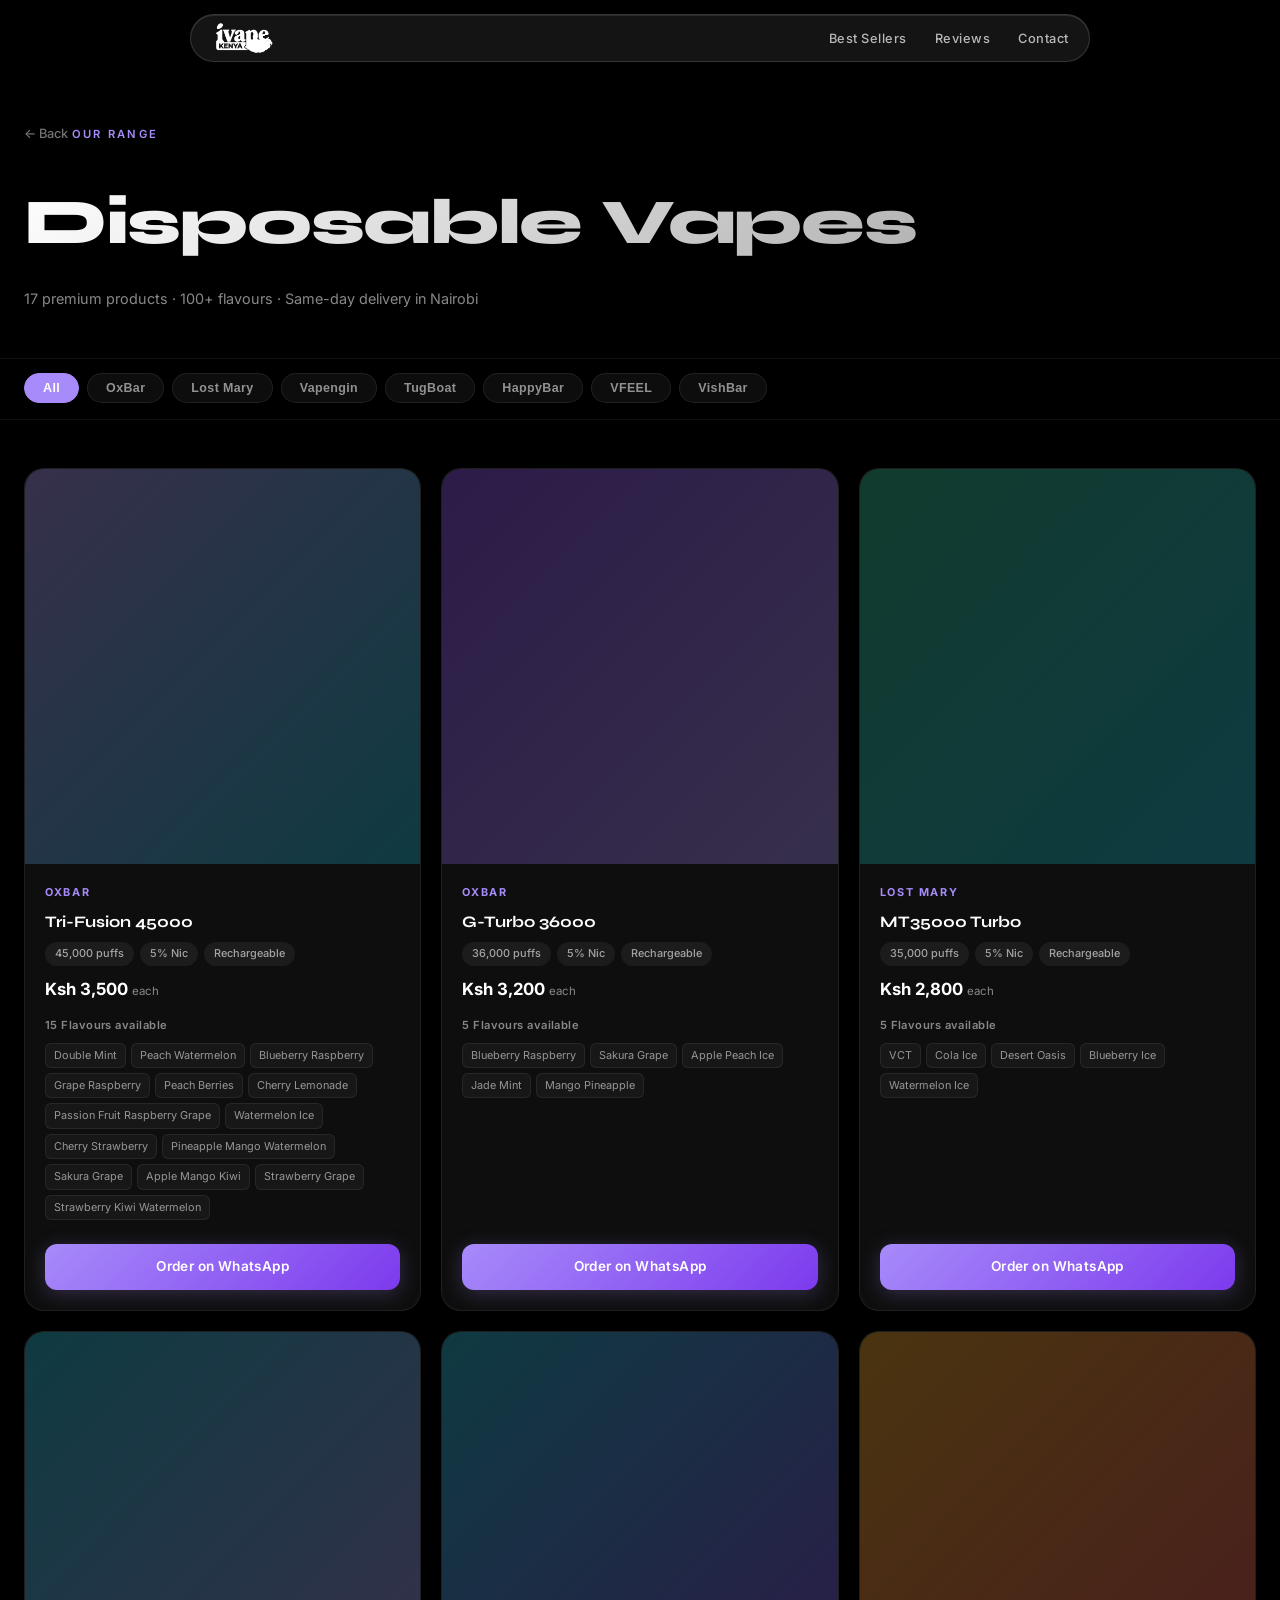
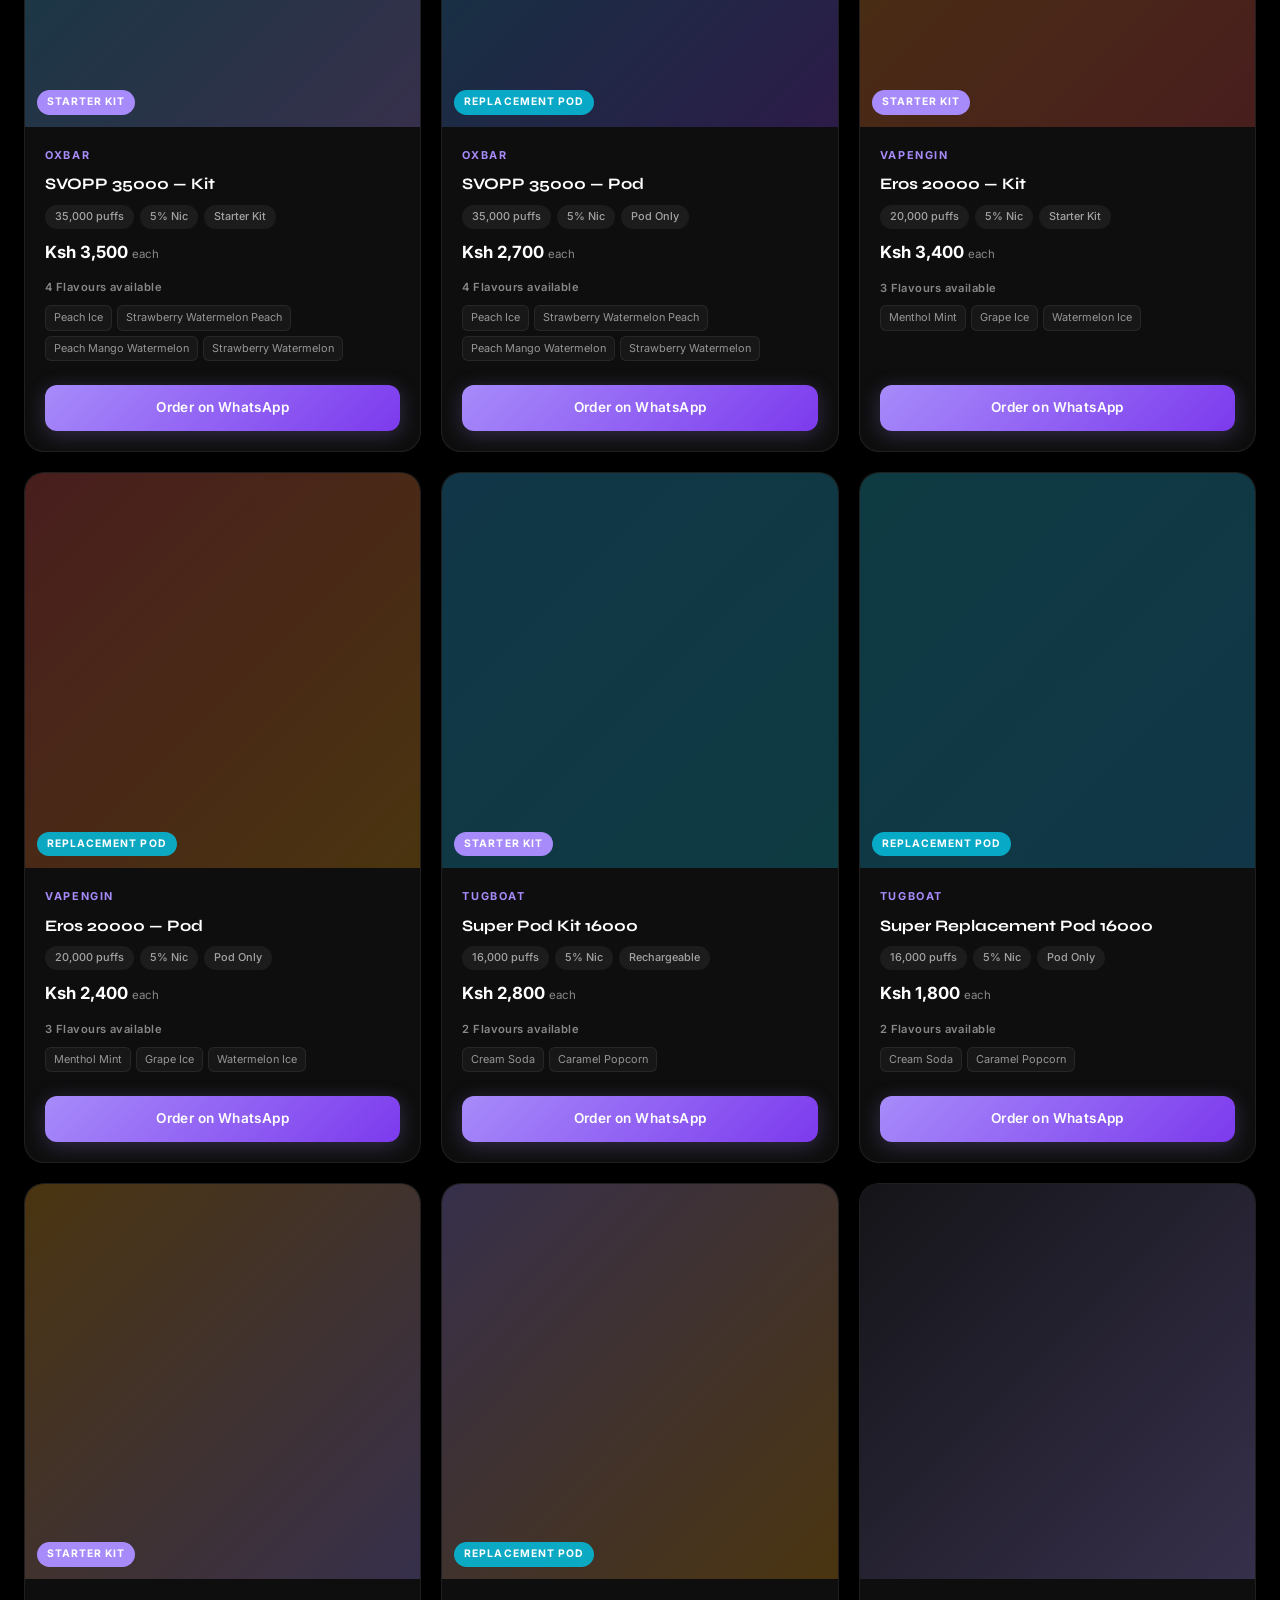
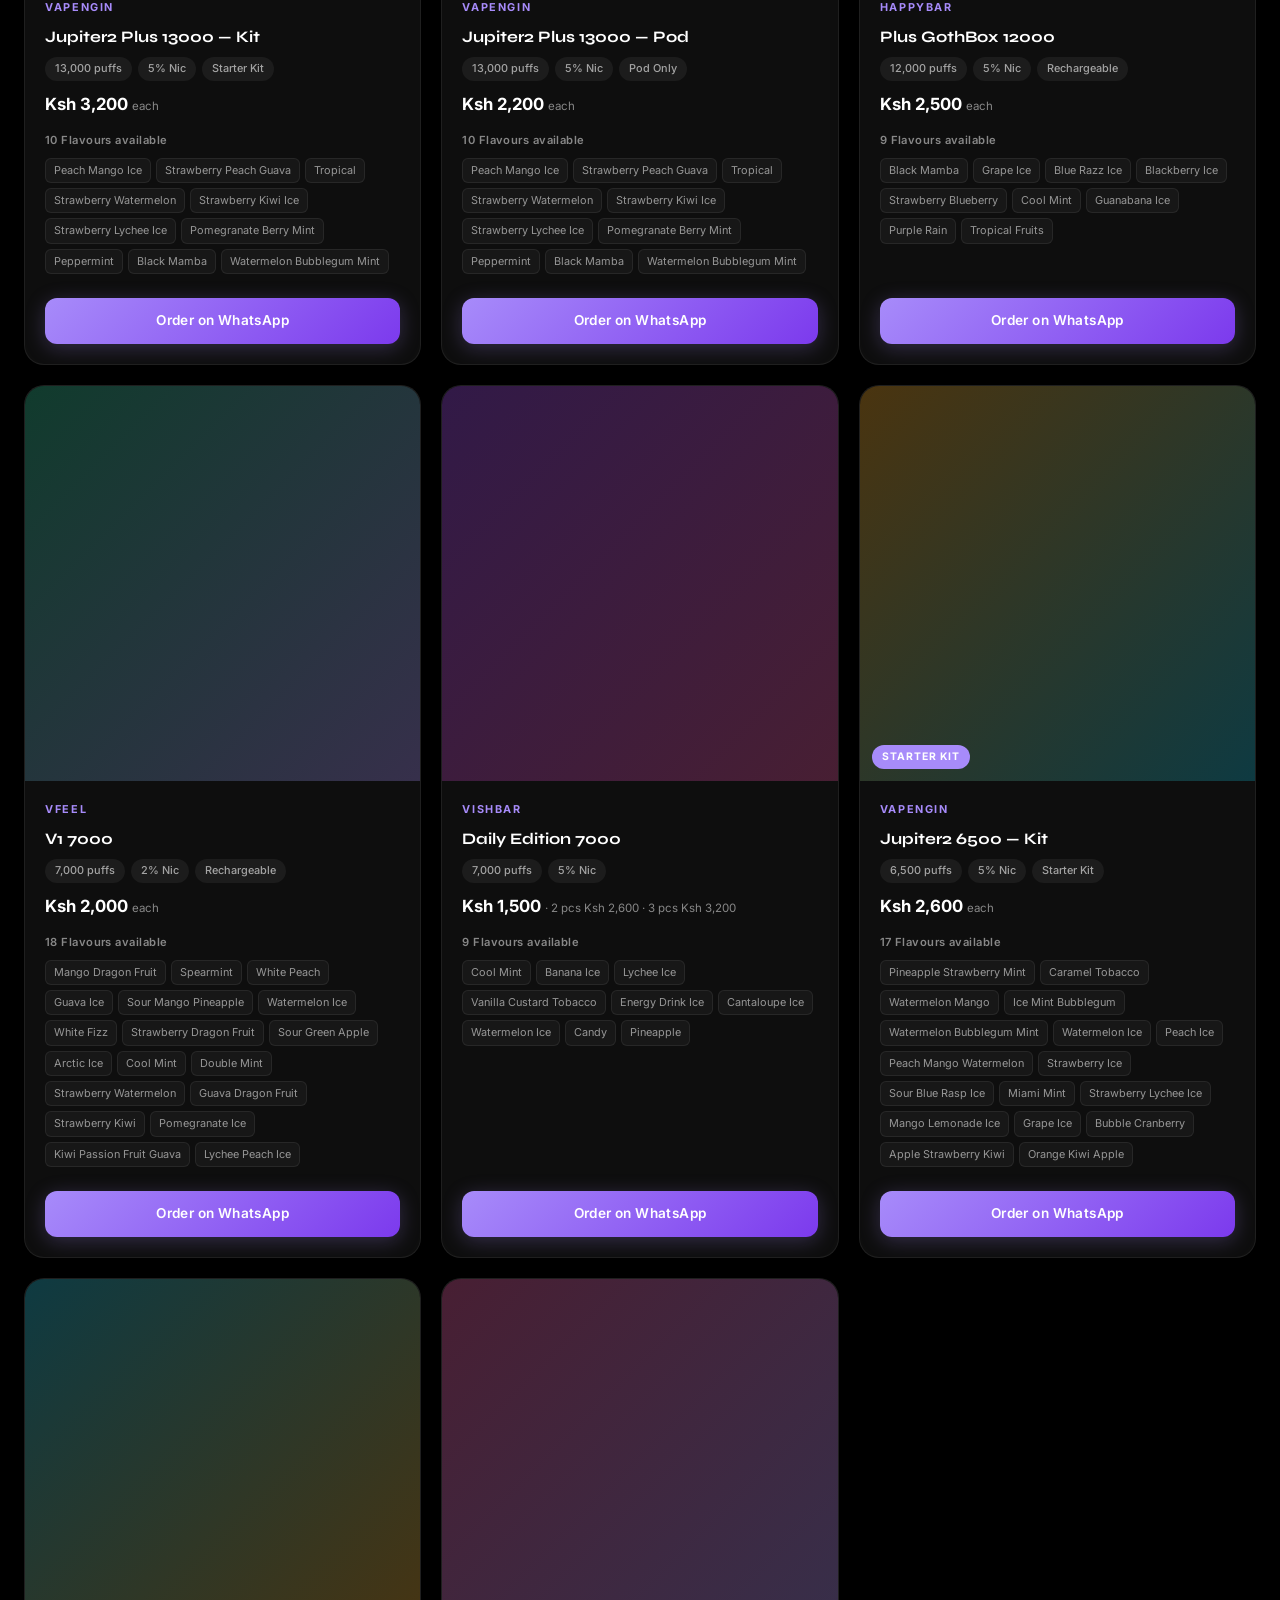
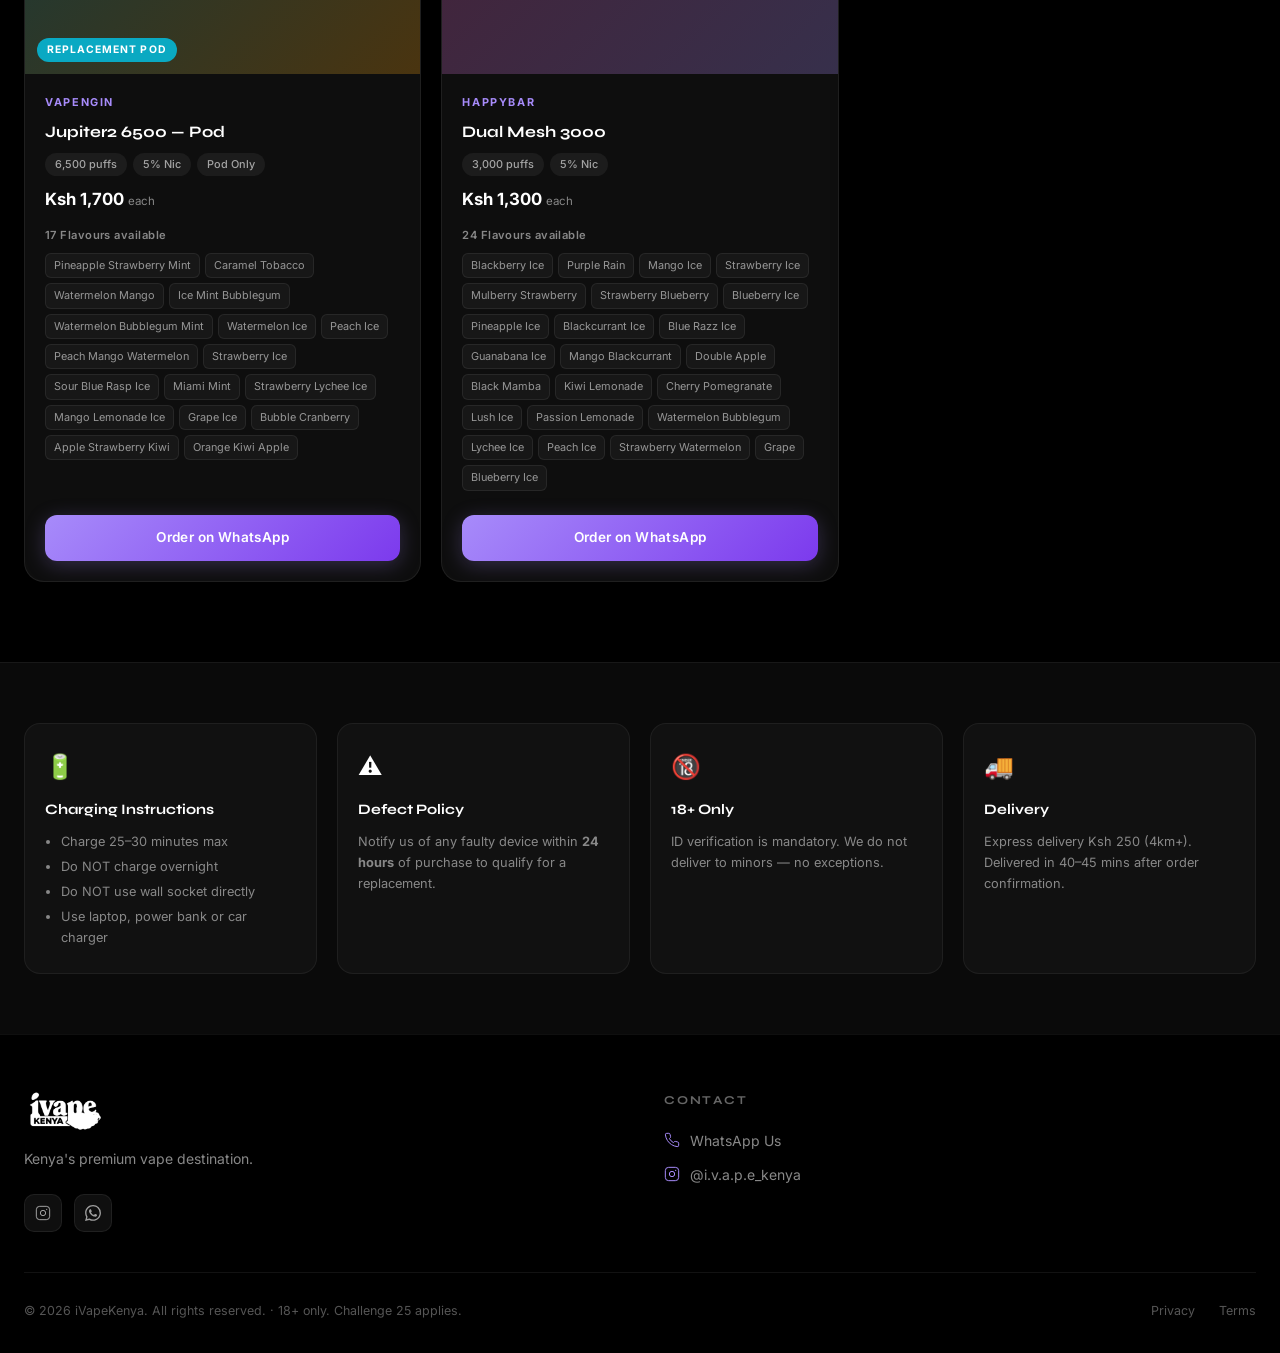
==== disposables.html @ 655bb259 "Add categories + disposables catalog + marquee + real product data" ====
<!DOCTYPE html>
<html lang="en">
<head>
  <meta charset="UTF-8" />
  <meta name="viewport" content="width=device-width, initial-scale=1.0" />
  <title>Disposable Vapes — iVapeKenya</title>
  <link rel="preconnect" href="https://fonts.googleapis.com" />
  <link rel="preconnect" href="https://fonts.gstatic.com" crossorigin />
  <link href="https://fonts.googleapis.com/css2?family=Inter:wght@300;400;500;600;700;800;900&family=Syne:wght@700;800&display=swap" rel="stylesheet" />
  <link rel="stylesheet" href="style.css" />
  <link rel="stylesheet" href="catalog.css" />
</head>
<body>

  <!-- NAVBAR -->
  <nav class="navbar" id="navbar" style="opacity:1;pointer-events:all;">
    <div class="nav-inner">
      <a href="index.html" class="nav-logo">
        <img src="assets/images/logo.png" alt="iVapeKenya" class="nav-logo-img" />
      </a>
      <ul class="nav-links">
        <li><a href="index.html#bestsellers">Best Sellers</a></li>
        <li><a href="index.html#testimonials">Reviews</a></li>
        <li><a href="index.html#contact">Contact</a></li>
      </ul>
      <button class="nav-hamburger" id="hamburger" aria-label="Menu">
        <span></span><span></span><span></span>
      </button>
    </div>
  </nav>

  <!-- Mobile Menu -->
  <div class="mobile-menu" id="mobileMenu">
    <button class="mobile-close" id="mobileClose">✕</button>
    <ul>
      <li><a href="index.html#bestsellers" class="mobile-link">Best Sellers</a></li>
      <li><a href="index.html#testimonials" class="mobile-link">Reviews</a></li>
      <li><a href="index.html#contact" class="mobile-link">Contact</a></li>
    </ul>
  </div>

  <!-- CATALOG HERO -->
  <section class="cat-hero">
    <div class="cat-hero-inner container">
      <a href="index.html" class="back-link">← Back</a>
      <span class="section-label">Our Range</span>
      <h1 class="cat-hero-title">Disposable Vapes</h1>
      <p class="cat-hero-sub">17 premium products · 100+ flavours · Same-day delivery in Nairobi</p>
    </div>
  </section>

  <!-- FILTER BAR -->
  <div class="filter-bar">
    <div class="container">
      <div class="filter-scroll">
        <button class="filter-btn active" data-filter="all">All</button>
        <button class="filter-btn" data-filter="oxbar">OxBar</button>
        <button class="filter-btn" data-filter="lostmary">Lost Mary</button>
        <button class="filter-btn" data-filter="vapengin">Vapengin</button>
        <button class="filter-btn" data-filter="tugboat">TugBoat</button>
        <button class="filter-btn" data-filter="happybar">HappyBar</button>
        <button class="filter-btn" data-filter="vfeel">VFEEL</button>
        <button class="filter-btn" data-filter="vishbar">VishBar</button>
      </div>
    </div>
  </div>

  <!-- CATALOG GRID -->
  <main class="catalog-main">
    <div class="container">
      <div class="catalog-grid" id="catalogGrid">

        <!-- OxBar Tri-Fusion 45000 -->
        <div class="disp-card" data-brand="oxbar">
          <div class="disp-img-wrap">
            <img src="assets/images/products/oxbar-tri-fusion.jpg" alt="OxBar Tri-Fusion 45000" class="disp-img" onerror="this.style.display='none'" />
            <div class="disp-img-bg" style="--c1:#a78bfa;--c2:#06b6d4"></div>
          </div>
          <div class="disp-info">
            <div class="disp-brand">OxBar</div>
            <h3 class="disp-name">Tri-Fusion 45000</h3>
            <div class="disp-tags">
              <span>45,000 puffs</span><span>5% Nic</span><span>Rechargeable</span>
            </div>
            <div class="disp-price">Ksh 3,500 <span class="disp-unit">each</span></div>
            <div class="disp-flavors-wrap">
              <div class="disp-flavors-label">15 Flavours available</div>
              <ul class="disp-flavors">
                <li>Double Mint</li><li>Peach Watermelon</li><li>Blueberry Raspberry</li>
                <li>Grape Raspberry</li><li>Peach Berries</li><li>Cherry Lemonade</li>
                <li>Passion Fruit Raspberry Grape</li><li>Watermelon Ice</li>
                <li>Cherry Strawberry</li><li>Pineapple Mango Watermelon</li>
                <li>Sakura Grape</li><li>Apple Mango Kiwi</li>
                <li>Strawberry Grape</li><li>Strawberry Kiwi Watermelon</li>
              </ul>
            </div>
            <a href="https://wa.link/9jaeyj" target="_blank" class="disp-order-btn">Order on WhatsApp</a>
          </div>
        </div>

        <!-- OxBar G-Turbo 36000 -->
        <div class="disp-card" data-brand="oxbar">
          <div class="disp-img-wrap">
            <img src="assets/images/products/oxbar-g-turbo.jpg" alt="OxBar G-Turbo 36000" class="disp-img" onerror="this.style.display='none'" />
            <div class="disp-img-bg" style="--c1:#7c3aed;--c2:#a78bfa"></div>
          </div>
          <div class="disp-info">
            <div class="disp-brand">OxBar</div>
            <h3 class="disp-name">G-Turbo 36000</h3>
            <div class="disp-tags">
              <span>36,000 puffs</span><span>5% Nic</span><span>Rechargeable</span>
            </div>
            <div class="disp-price">Ksh 3,200 <span class="disp-unit">each</span></div>
            <div class="disp-flavors-wrap">
              <div class="disp-flavors-label">5 Flavours available</div>
              <ul class="disp-flavors">
                <li>Blueberry Raspberry</li><li>Sakura Grape</li>
                <li>Apple Peach Ice</li><li>Jade Mint</li><li>Mango Pineapple</li>
              </ul>
            </div>
            <a href="https://wa.link/9jaeyj" target="_blank" class="disp-order-btn">Order on WhatsApp</a>
          </div>
        </div>

        <!-- LostMary MT35000 -->
        <div class="disp-card" data-brand="lostmary">
          <div class="disp-img-wrap">
            <img src="assets/images/products/lostmary-mt35000.jpg" alt="LostMary MT35000 Turbo" class="disp-img" onerror="this.style.display='none'" />
            <div class="disp-img-bg" style="--c1:#10b981;--c2:#06b6d4"></div>
          </div>
          <div class="disp-info">
            <div class="disp-brand">Lost Mary</div>
            <h3 class="disp-name">MT35000 Turbo</h3>
            <div class="disp-tags">
              <span>35,000 puffs</span><span>5% Nic</span><span>Rechargeable</span>
            </div>
            <div class="disp-price">Ksh 2,800 <span class="disp-unit">each</span></div>
            <div class="disp-flavors-wrap">
              <div class="disp-flavors-label">5 Flavours available</div>
              <ul class="disp-flavors">
                <li>VCT</li><li>Cola Ice</li><li>Desert Oasis</li>
                <li>Blueberry Ice</li><li>Watermelon Ice</li>
              </ul>
            </div>
            <a href="https://wa.link/9jaeyj" target="_blank" class="disp-order-btn">Order on WhatsApp</a>
          </div>
        </div>

        <!-- OxBar SVOPP Kit -->
        <div class="disp-card" data-brand="oxbar">
          <div class="disp-img-wrap">
            <img src="assets/images/products/oxbar-svopp-kit.jpg" alt="OxBar SVOPP Starter Kit" class="disp-img" onerror="this.style.display='none'" />
            <div class="disp-img-bg" style="--c1:#06b6d4;--c2:#a78bfa"></div>
            <span class="disp-type-badge">Starter Kit</span>
          </div>
          <div class="disp-info">
            <div class="disp-brand">OxBar</div>
            <h3 class="disp-name">SVOPP 35000 — Kit</h3>
            <div class="disp-tags">
              <span>35,000 puffs</span><span>5% Nic</span><span>Starter Kit</span>
            </div>
            <div class="disp-price">Ksh 3,500 <span class="disp-unit">each</span></div>
            <div class="disp-flavors-wrap">
              <div class="disp-flavors-label">4 Flavours available</div>
              <ul class="disp-flavors">
                <li>Peach Ice</li><li>Strawberry Watermelon Peach</li>
                <li>Peach Mango Watermelon</li><li>Strawberry Watermelon</li>
              </ul>
            </div>
            <a href="https://wa.link/9jaeyj" target="_blank" class="disp-order-btn">Order on WhatsApp</a>
          </div>
        </div>

        <!-- OxBar SVOPP Pod -->
        <div class="disp-card" data-brand="oxbar">
          <div class="disp-img-wrap">
            <img src="assets/images/products/oxbar-svopp-pod.jpg" alt="OxBar SVOPP Replacement Pod" class="disp-img" onerror="this.style.display='none'" />
            <div class="disp-img-bg" style="--c1:#06b6d4;--c2:#7c3aed"></div>
            <span class="disp-type-badge pod">Replacement Pod</span>
          </div>
          <div class="disp-info">
            <div class="disp-brand">OxBar</div>
            <h3 class="disp-name">SVOPP 35000 — Pod</h3>
            <div class="disp-tags">
              <span>35,000 puffs</span><span>5% Nic</span><span>Pod Only</span>
            </div>
            <div class="disp-price">Ksh 2,700 <span class="disp-unit">each</span></div>
            <div class="disp-flavors-wrap">
              <div class="disp-flavors-label">4 Flavours available</div>
              <ul class="disp-flavors">
                <li>Peach Ice</li><li>Strawberry Watermelon Peach</li>
                <li>Peach Mango Watermelon</li><li>Strawberry Watermelon</li>
              </ul>
            </div>
            <a href="https://wa.link/9jaeyj" target="_blank" class="disp-order-btn">Order on WhatsApp</a>
          </div>
        </div>

        <!-- VapenginEros 20000 Kit -->
        <div class="disp-card" data-brand="vapengin">
          <div class="disp-img-wrap">
            <img src="assets/images/products/vapengin-eros-kit.jpg" alt="VapenginEros 20000 Kit" class="disp-img" onerror="this.style.display='none'" />
            <div class="disp-img-bg" style="--c1:#f59e0b;--c2:#ef4444"></div>
            <span class="disp-type-badge">Starter Kit</span>
          </div>
          <div class="disp-info">
            <div class="disp-brand">Vapengin</div>
            <h3 class="disp-name">Eros 20000 — Kit</h3>
            <div class="disp-tags">
              <span>20,000 puffs</span><span>5% Nic</span><span>Starter Kit</span>
            </div>
            <div class="disp-price">Ksh 3,400 <span class="disp-unit">each</span></div>
            <div class="disp-flavors-wrap">
              <div class="disp-flavors-label">3 Flavours available</div>
              <ul class="disp-flavors">
                <li>Menthol Mint</li><li>Grape Ice</li><li>Watermelon Ice</li>
              </ul>
            </div>
            <a href="https://wa.link/9jaeyj" target="_blank" class="disp-order-btn">Order on WhatsApp</a>
          </div>
        </div>

        <!-- VapenginEros 20000 Pod -->
        <div class="disp-card" data-brand="vapengin">
          <div class="disp-img-wrap">
            <img src="assets/images/products/vapengin-eros-pod.jpg" alt="VapenginEros 20000 Pod" class="disp-img" onerror="this.style.display='none'" />
            <div class="disp-img-bg" style="--c1:#ef4444;--c2:#f59e0b"></div>
            <span class="disp-type-badge pod">Replacement Pod</span>
          </div>
          <div class="disp-info">
            <div class="disp-brand">Vapengin</div>
            <h3 class="disp-name">Eros 20000 — Pod</h3>
            <div class="disp-tags">
              <span>20,000 puffs</span><span>5% Nic</span><span>Pod Only</span>
            </div>
            <div class="disp-price">Ksh 2,400 <span class="disp-unit">each</span></div>
            <div class="disp-flavors-wrap">
              <div class="disp-flavors-label">3 Flavours available</div>
              <ul class="disp-flavors">
                <li>Menthol Mint</li><li>Grape Ice</li><li>Watermelon Ice</li>
              </ul>
            </div>
            <a href="https://wa.link/9jaeyj" target="_blank" class="disp-order-btn">Order on WhatsApp</a>
          </div>
        </div>

        <!-- TugBoat Super Kit -->
        <div class="disp-card" data-brand="tugboat">
          <div class="disp-img-wrap">
            <img src="assets/images/products/tugboat-super-kit.jpg" alt="TugBoat Super Pod Kit" class="disp-img" onerror="this.style.display='none'" />
            <div class="disp-img-bg" style="--c1:#0ea5e9;--c2:#06b6d4"></div>
            <span class="disp-type-badge">Starter Kit</span>
          </div>
          <div class="disp-info">
            <div class="disp-brand">TugBoat</div>
            <h3 class="disp-name">Super Pod Kit 16000</h3>
            <div class="disp-tags">
              <span>16,000 puffs</span><span>5% Nic</span><span>Rechargeable</span>
            </div>
            <div class="disp-price">Ksh 2,800 <span class="disp-unit">each</span></div>
            <div class="disp-flavors-wrap">
              <div class="disp-flavors-label">2 Flavours available</div>
              <ul class="disp-flavors">
                <li>Cream Soda</li><li>Caramel Popcorn</li>
              </ul>
            </div>
            <a href="https://wa.link/9jaeyj" target="_blank" class="disp-order-btn">Order on WhatsApp</a>
          </div>
        </div>

        <!-- TugBoat Super Pod -->
        <div class="disp-card" data-brand="tugboat">
          <div class="disp-img-wrap">
            <img src="assets/images/products/tugboat-super-pod.jpg" alt="TugBoat Super Replacement Pod" class="disp-img" onerror="this.style.display='none'" />
            <div class="disp-img-bg" style="--c1:#06b6d4;--c2:#0ea5e9"></div>
            <span class="disp-type-badge pod">Replacement Pod</span>
          </div>
          <div class="disp-info">
            <div class="disp-brand">TugBoat</div>
            <h3 class="disp-name">Super Replacement Pod 16000</h3>
            <div class="disp-tags">
              <span>16,000 puffs</span><span>5% Nic</span><span>Pod Only</span>
            </div>
            <div class="disp-price">Ksh 1,800 <span class="disp-unit">each</span></div>
            <div class="disp-flavors-wrap">
              <div class="disp-flavors-label">2 Flavours available</div>
              <ul class="disp-flavors">
                <li>Cream Soda</li><li>Caramel Popcorn</li>
              </ul>
            </div>
            <a href="https://wa.link/9jaeyj" target="_blank" class="disp-order-btn">Order on WhatsApp</a>
          </div>
        </div>

        <!-- VapenginJupiter2 Plus Kit -->
        <div class="disp-card" data-brand="vapengin">
          <div class="disp-img-wrap">
            <img src="assets/images/products/vapengin-jupiter2-plus-kit.jpg" alt="VapenginJupiter2 Plus Kit" class="disp-img" onerror="this.style.display='none'" />
            <div class="disp-img-bg" style="--c1:#f59e0b;--c2:#a78bfa"></div>
            <span class="disp-type-badge">Starter Kit</span>
          </div>
          <div class="disp-info">
            <div class="disp-brand">Vapengin</div>
            <h3 class="disp-name">Jupiter2 Plus 13000 — Kit</h3>
            <div class="disp-tags">
              <span>13,000 puffs</span><span>5% Nic</span><span>Starter Kit</span>
            </div>
            <div class="disp-price">Ksh 3,200 <span class="disp-unit">each</span></div>
            <div class="disp-flavors-wrap">
              <div class="disp-flavors-label">10 Flavours available</div>
              <ul class="disp-flavors">
                <li>Peach Mango Ice</li><li>Strawberry Peach Guava</li><li>Tropical</li>
                <li>Strawberry Watermelon</li><li>Strawberry Kiwi Ice</li>
                <li>Strawberry Lychee Ice</li><li>Pomegranate Berry Mint</li>
                <li>Peppermint</li><li>Black Mamba</li><li>Watermelon Bubblegum Mint</li>
              </ul>
            </div>
            <a href="https://wa.link/9jaeyj" target="_blank" class="disp-order-btn">Order on WhatsApp</a>
          </div>
        </div>

        <!-- VapenginJupiter2 Plus Pod -->
        <div class="disp-card" data-brand="vapengin">
          <div class="disp-img-wrap">
            <img src="assets/images/products/vapengin-jupiter2-plus-pod.jpg" alt="VapenginJupiter2 Plus Pod" class="disp-img" onerror="this.style.display='none'" />
            <div class="disp-img-bg" style="--c1:#a78bfa;--c2:#f59e0b"></div>
            <span class="disp-type-badge pod">Replacement Pod</span>
          </div>
          <div class="disp-info">
            <div class="disp-brand">Vapengin</div>
            <h3 class="disp-name">Jupiter2 Plus 13000 — Pod</h3>
            <div class="disp-tags">
              <span>13,000 puffs</span><span>5% Nic</span><span>Pod Only</span>
            </div>
            <div class="disp-price">Ksh 2,200 <span class="disp-unit">each</span></div>
            <div class="disp-flavors-wrap">
              <div class="disp-flavors-label">10 Flavours available</div>
              <ul class="disp-flavors">
                <li>Peach Mango Ice</li><li>Strawberry Peach Guava</li><li>Tropical</li>
                <li>Strawberry Watermelon</li><li>Strawberry Kiwi Ice</li>
                <li>Strawberry Lychee Ice</li><li>Pomegranate Berry Mint</li>
                <li>Peppermint</li><li>Black Mamba</li><li>Watermelon Bubblegum Mint</li>
              </ul>
            </div>
            <a href="https://wa.link/9jaeyj" target="_blank" class="disp-order-btn">Order on WhatsApp</a>
          </div>
        </div>

        <!-- HappyBar GothBox 12000 -->
        <div class="disp-card" data-brand="happybar">
          <div class="disp-img-wrap">
            <img src="assets/images/products/happybar-gothbox.jpg" alt="HappyBar GothBox 12000" class="disp-img" onerror="this.style.display='none'" />
            <div class="disp-img-bg" style="--c1:#1f1f2e;--c2:#a78bfa"></div>
          </div>
          <div class="disp-info">
            <div class="disp-brand">HappyBar</div>
            <h3 class="disp-name">Plus GothBox 12000</h3>
            <div class="disp-tags">
              <span>12,000 puffs</span><span>5% Nic</span><span>Rechargeable</span>
            </div>
            <div class="disp-price">Ksh 2,500 <span class="disp-unit">each</span></div>
            <div class="disp-flavors-wrap">
              <div class="disp-flavors-label">9 Flavours available</div>
              <ul class="disp-flavors">
                <li>Black Mamba</li><li>Grape Ice</li><li>Blue Razz Ice</li>
                <li>Blackberry Ice</li><li>Strawberry Blueberry</li>
                <li>Cool Mint</li><li>Guanabana Ice</li>
                <li>Purple Rain</li><li>Tropical Fruits</li>
              </ul>
            </div>
            <a href="https://wa.link/9jaeyj" target="_blank" class="disp-order-btn">Order on WhatsApp</a>
          </div>
        </div>

        <!-- VFEEL V1 7000 -->
        <div class="disp-card" data-brand="vfeel">
          <div class="disp-img-wrap">
            <img src="assets/images/products/vfeel-v1.jpg" alt="VFEEL V1 7000" class="disp-img" onerror="this.style.display='none'" />
            <div class="disp-img-bg" style="--c1:#10b981;--c2:#a78bfa"></div>
          </div>
          <div class="disp-info">
            <div class="disp-brand">VFEEL</div>
            <h3 class="disp-name">V1 7000</h3>
            <div class="disp-tags">
              <span>7,000 puffs</span><span>2% Nic</span><span>Rechargeable</span>
            </div>
            <div class="disp-price">Ksh 2,000 <span class="disp-unit">each</span></div>
            <div class="disp-flavors-wrap">
              <div class="disp-flavors-label">18 Flavours available</div>
              <ul class="disp-flavors">
                <li>Mango Dragon Fruit</li><li>Spearmint</li><li>White Peach</li>
                <li>Guava Ice</li><li>Sour Mango Pineapple</li><li>Watermelon Ice</li>
                <li>White Fizz</li><li>Strawberry Dragon Fruit</li><li>Sour Green Apple</li>
                <li>Arctic Ice</li><li>Cool Mint</li><li>Double Mint</li>
                <li>Strawberry Watermelon</li><li>Guava Dragon Fruit</li>
                <li>Strawberry Kiwi</li><li>Pomegranate Ice</li>
                <li>Kiwi Passion Fruit Guava</li><li>Lychee Peach Ice</li>
              </ul>
            </div>
            <a href="https://wa.link/9jaeyj" target="_blank" class="disp-order-btn">Order on WhatsApp</a>
          </div>
        </div>

        <!-- VishBar Daily 7000 -->
        <div class="disp-card" data-brand="vishbar">
          <div class="disp-img-wrap">
            <img src="assets/images/products/vishbar-daily.jpg" alt="VishBar Daily Edition 7000" class="disp-img" onerror="this.style.display='none'" />
            <div class="disp-img-bg" style="--c1:#9333ea;--c2:#ec4899"></div>
          </div>
          <div class="disp-info">
            <div class="disp-brand">VishBar</div>
            <h3 class="disp-name">Daily Edition 7000</h3>
            <div class="disp-tags">
              <span>7,000 puffs</span><span>5% Nic</span>
            </div>
            <div class="disp-price">
              Ksh 1,500 <span class="disp-unit">· 2 pcs Ksh 2,600 · 3 pcs Ksh 3,200</span>
            </div>
            <div class="disp-flavors-wrap">
              <div class="disp-flavors-label">9 Flavours available</div>
              <ul class="disp-flavors">
                <li>Cool Mint</li><li>Banana Ice</li><li>Lychee Ice</li>
                <li>Vanilla Custard Tobacco</li><li>Energy Drink Ice</li>
                <li>Cantaloupe Ice</li><li>Watermelon Ice</li>
                <li>Candy</li><li>Pineapple</li>
              </ul>
            </div>
            <a href="https://wa.link/9jaeyj" target="_blank" class="disp-order-btn">Order on WhatsApp</a>
          </div>
        </div>

        <!-- VapenginJupiter2 6500 Kit -->
        <div class="disp-card" data-brand="vapengin">
          <div class="disp-img-wrap">
            <img src="assets/images/products/vapengin-jupiter2-kit.jpg" alt="VapenginJupiter2 6500 Kit" class="disp-img" onerror="this.style.display='none'" />
            <div class="disp-img-bg" style="--c1:#f59e0b;--c2:#06b6d4"></div>
            <span class="disp-type-badge">Starter Kit</span>
          </div>
          <div class="disp-info">
            <div class="disp-brand">Vapengin</div>
            <h3 class="disp-name">Jupiter2 6500 — Kit</h3>
            <div class="disp-tags">
              <span>6,500 puffs</span><span>5% Nic</span><span>Starter Kit</span>
            </div>
            <div class="disp-price">Ksh 2,600 <span class="disp-unit">each</span></div>
            <div class="disp-flavors-wrap">
              <div class="disp-flavors-label">17 Flavours available</div>
              <ul class="disp-flavors">
                <li>Pineapple Strawberry Mint</li><li>Caramel Tobacco</li>
                <li>Watermelon Mango</li><li>Ice Mint Bubblegum</li>
                <li>Watermelon Bubblegum Mint</li><li>Watermelon Ice</li>
                <li>Peach Ice</li><li>Peach Mango Watermelon</li>
                <li>Strawberry Ice</li><li>Sour Blue Rasp Ice</li>
                <li>Miami Mint</li><li>Strawberry Lychee Ice</li>
                <li>Mango Lemonade Ice</li><li>Grape Ice</li>
                <li>Bubble Cranberry</li><li>Apple Strawberry Kiwi</li>
                <li>Orange Kiwi Apple</li>
              </ul>
            </div>
            <a href="https://wa.link/9jaeyj" target="_blank" class="disp-order-btn">Order on WhatsApp</a>
          </div>
        </div>

        <!-- VapenginJupiter2 6500 Pod -->
        <div class="disp-card" data-brand="vapengin">
          <div class="disp-img-wrap">
            <img src="assets/images/products/vapengin-jupiter2-pod.jpg" alt="VapenginJupiter2 6500 Pod" class="disp-img" onerror="this.style.display='none'" />
            <div class="disp-img-bg" style="--c1:#06b6d4;--c2:#f59e0b"></div>
            <span class="disp-type-badge pod">Replacement Pod</span>
          </div>
          <div class="disp-info">
            <div class="disp-brand">Vapengin</div>
            <h3 class="disp-name">Jupiter2 6500 — Pod</h3>
            <div class="disp-tags">
              <span>6,500 puffs</span><span>5% Nic</span><span>Pod Only</span>
            </div>
            <div class="disp-price">Ksh 1,700 <span class="disp-unit">each</span></div>
            <div class="disp-flavors-wrap">
              <div class="disp-flavors-label">17 Flavours available</div>
              <ul class="disp-flavors">
                <li>Pineapple Strawberry Mint</li><li>Caramel Tobacco</li>
                <li>Watermelon Mango</li><li>Ice Mint Bubblegum</li>
                <li>Watermelon Bubblegum Mint</li><li>Watermelon Ice</li>
                <li>Peach Ice</li><li>Peach Mango Watermelon</li>
                <li>Strawberry Ice</li><li>Sour Blue Rasp Ice</li>
                <li>Miami Mint</li><li>Strawberry Lychee Ice</li>
                <li>Mango Lemonade Ice</li><li>Grape Ice</li>
                <li>Bubble Cranberry</li><li>Apple Strawberry Kiwi</li>
                <li>Orange Kiwi Apple</li>
              </ul>
            </div>
            <a href="https://wa.link/9jaeyj" target="_blank" class="disp-order-btn">Order on WhatsApp</a>
          </div>
        </div>

        <!-- HappyBar Dual Mesh 3000 -->
        <div class="disp-card" data-brand="happybar">
          <div class="disp-img-wrap">
            <img src="assets/images/products/happybar-dualmesh.jpg" alt="HappyBar Dual Mesh 3000" class="disp-img" onerror="this.style.display='none'" />
            <div class="disp-img-bg" style="--c1:#ec4899;--c2:#a78bfa"></div>
          </div>
          <div class="disp-info">
            <div class="disp-brand">HappyBar</div>
            <h3 class="disp-name">Dual Mesh 3000</h3>
            <div class="disp-tags">
              <span>3,000 puffs</span><span>5% Nic</span>
            </div>
            <div class="disp-price">Ksh 1,300 <span class="disp-unit">each</span></div>
            <div class="disp-flavors-wrap">
              <div class="disp-flavors-label">24 Flavours available</div>
              <ul class="disp-flavors">
                <li>Blackberry Ice</li><li>Purple Rain</li><li>Mango Ice</li>
                <li>Strawberry Ice</li><li>Mulberry Strawberry</li>
                <li>Strawberry Blueberry</li><li>Blueberry Ice</li>
                <li>Pineapple Ice</li><li>Blackcurrant Ice</li>
                <li>Blue Razz Ice</li><li>Guanabana Ice</li>
                <li>Mango Blackcurrant</li><li>Double Apple</li>
                <li>Black Mamba</li><li>Kiwi Lemonade</li>
                <li>Cherry Pomegranate</li><li>Lush Ice</li>
                <li>Passion Lemonade</li><li>Watermelon Bubblegum</li>
                <li>Lychee Ice</li><li>Peach Ice</li>
                <li>Strawberry Watermelon</li><li>Grape</li><li>Blueberry Ice</li>
              </ul>
            </div>
            <a href="https://wa.link/9jaeyj" target="_blank" class="disp-order-btn">Order on WhatsApp</a>
          </div>
        </div>

      </div><!-- /catalog-grid -->
    </div>
  </main>

  <!-- USAGE NOTICE -->
  <section class="notice-section">
    <div class="container">
      <div class="notice-grid">
        <div class="notice-card">
          <div class="notice-icon">🔋</div>
          <h4>Charging Instructions</h4>
          <ul>
            <li>Charge 25–30 minutes max</li>
            <li>Do NOT charge overnight</li>
            <li>Do NOT use wall socket directly</li>
            <li>Use laptop, power bank or car charger</li>
          </ul>
        </div>
        <div class="notice-card">
          <div class="notice-icon">⚠️</div>
          <h4>Defect Policy</h4>
          <p>Notify us of any faulty device within <strong>24 hours</strong> of purchase to qualify for a replacement.</p>
        </div>
        <div class="notice-card">
          <div class="notice-icon">🔞</div>
          <h4>18+ Only</h4>
          <p>ID verification is mandatory. We do not deliver to minors — no exceptions.</p>
        </div>
        <div class="notice-card">
          <div class="notice-icon">🚚</div>
          <h4>Delivery</h4>
          <p>Express delivery Ksh 250 (4km+). Delivered in 40–45 mins after order confirmation.</p>
        </div>
      </div>
    </div>
  </section>

  <!-- FOOTER -->
  <footer class="footer cosmic-bg" id="contact">
    <div class="container">
      <div class="footer-grid">
        <div class="footer-brand">
          <div class="footer-logo">
            <img src="assets/images/logo.png" alt="iVapeKenya" class="footer-logo-img" />
          </div>
          <p>Kenya's premium vape destination.</p>
          <div class="social-links">
            <a href="https://www.instagram.com/i.v.a.p.e_kenya/" target="_blank" aria-label="Instagram" class="social-link">
              <svg viewBox="0 0 24 24" fill="none" stroke="currentColor" stroke-width="1.5"><rect x="2" y="2" width="20" height="20" rx="5"/><circle cx="12" cy="12" r="4"/><circle cx="17.5" cy="6.5" r="1" fill="currentColor" stroke="none"/></svg>
            </a>
            <a href="https://wa.link/9jaeyj" target="_blank" aria-label="WhatsApp" class="social-link">
              <svg viewBox="0 0 24 24" fill="currentColor"><path d="M17.472 14.382c-.297-.149-1.758-.867-2.03-.967-.273-.099-.471-.148-.67.15-.197.297-.767.966-.94 1.164-.173.199-.347.223-.644.075-.297-.15-1.255-.463-2.39-1.475-.883-.788-1.48-1.761-1.653-2.059-.173-.297-.018-.458.13-.606.134-.133.298-.347.446-.52.149-.174.198-.298.298-.497.099-.198.05-.371-.025-.52-.075-.149-.669-1.612-.916-2.207-.242-.579-.487-.5-.669-.51-.173-.008-.371-.01-.57-.01-.198 0-.52.074-.792.372-.272.297-1.04 1.016-1.04 2.479 0 1.462 1.065 2.875 1.213 3.074.149.198 2.096 3.2 5.077 4.487.709.306 1.262.489 1.694.625.712.227 1.36.195 1.871.118.571-.085 1.758-.719 2.006-1.413.248-.694.248-1.289.173-1.413-.074-.124-.272-.198-.57-.347m-5.421 7.403h-.004a9.87 9.87 0 01-5.031-1.378l-.361-.214-3.741.982.998-3.648-.235-.374a9.86 9.86 0 01-1.51-5.26c.001-5.45 4.436-9.884 9.888-9.884 2.64 0 5.122 1.03 6.988 2.898a9.825 9.825 0 012.893 6.994c-.003 5.45-4.437 9.884-9.885 9.884m8.413-18.297A11.815 11.815 0 0012.05 0C5.495 0 .16 5.335.157 11.892c0 2.096.547 4.142 1.588 5.945L.057 24l6.305-1.654a11.882 11.882 0 005.683 1.448h.005c6.554 0 11.89-5.335 11.893-11.893a11.821 11.821 0 00-3.48-8.413z"/></svg>
            </a>
          </div>
        </div>
        <div class="footer-col">
          <h4>Contact</h4>
          <ul class="contact-list">
            <li>
              <svg viewBox="0 0 24 24" fill="none" stroke="currentColor" stroke-width="1.5"><path d="M22 16.92v3a2 2 0 01-2.18 2 19.79 19.79 0 01-8.63-3.07 19.5 19.5 0 01-6-6 19.79 19.79 0 01-3.07-8.67A2 2 0 014.11 2h3a2 2 0 012 1.72c.127.96.361 1.903.7 2.81a2 2 0 01-.45 2.11L8.09 9.91a16 16 0 006 6l1.27-1.27a2 2 0 012.11-.45c.907.339 1.85.573 2.81.7A2 2 0 0122 16.92z"/></svg>
              <a href="https://wa.link/9jaeyj" target="_blank">WhatsApp Us</a>
            </li>
            <li>
              <svg viewBox="0 0 24 24" fill="none" stroke="currentColor" stroke-width="1.5"><rect x="2" y="2" width="20" height="20" rx="5"/><circle cx="12" cy="12" r="4"/><circle cx="17.5" cy="6.5" r="1" fill="currentColor" stroke="none"/></svg>
              <a href="https://www.instagram.com/i.v.a.p.e_kenya/" target="_blank">@i.v.a.p.e_kenya</a>
            </li>
          </ul>
        </div>
      </div>
      <div class="footer-bottom">
        <p>© 2026 iVapeKenya. All rights reserved. · 18+ only. Challenge 25 applies.</p>
        <div class="footer-legal"><a href="#">Privacy</a><a href="#">Terms</a></div>
      </div>
    </div>
  </footer>

  <script src="main.js"></script>
  <script>
    // Filter buttons
    document.querySelectorAll('.filter-btn').forEach(btn => {
      btn.addEventListener('click', function() {
        document.querySelectorAll('.filter-btn').forEach(b => b.classList.remove('active'));
        this.classList.add('active');
        const f = this.dataset.filter;
        document.querySelectorAll('.disp-card').forEach(card => {
          card.style.display = (f === 'all' || card.dataset.brand === f) ? '' : 'none';
        });
      });
    });
  </script>
</body>
</html>
---- style.css ----
/* ═══════════════════════════════════════════
   RESET & BASE
═══════════════════════════════════════════ */
*, *::before, *::after { box-sizing: border-box; margin: 0; padding: 0; }

:root {
  --black:    #080808;
  --dark:     #111111;
  --card:     #161616;
  --border:   rgba(255,255,255,0.07);
  --border2:  rgba(255,255,255,0.12);
  --white:    #ffffff;
  --grey:     #888888;
  --grey2:    #555555;
  --accent:   #a78bfa;
  --accent2:  #06b6d4;
  --gold:     #f59e0b;
  --green:    #10b981;
  --red:      #ef4444;
  --nav-h:    48px;
  --nav-top:  14px;
  --nav-gap:  14px;
  /* total clearance: navbar top offset + height + gap below */
  --nav-clear: calc(var(--nav-top) + var(--nav-h) + var(--nav-gap));
  --radius:   16px;
  --radius-lg:24px;
}

html {
  scroll-behavior: auto;
  background: #000;
  color: var(--white);
  -webkit-font-smoothing: antialiased;
  -moz-osx-font-smoothing: grayscale;
  overflow-x: hidden;
}

body {
  font-family: 'Inter', system-ui, sans-serif;
  background: #000;
  color: var(--white);
  overflow-x: hidden;
  line-height: 1.6;
}

/* All sections — plain black */
.cosmic-bg {
  background: #000;
}

a { color: inherit; text-decoration: none; }
ul { list-style: none; }
img, video { display: block; max-width: 100%; }

.container {
  width: 100%;
  max-width: 1280px;
  margin: 0 auto;
  padding: 0 24px;
}

/* ═══════════════════════════════════════════
   SCROLLBAR
═══════════════════════════════════════════ */
::-webkit-scrollbar { width: 4px; }
::-webkit-scrollbar-track { background: var(--black); }
::-webkit-scrollbar-thumb { background: var(--grey2); border-radius: 2px; }

/* ═══════════════════════════════════════════
   NAVBAR
═══════════════════════════════════════════ */
.navbar {
  position: fixed;
  top: 14px;
  left: 50%;
  transform: translateX(-50%);
  z-index: 1000;
  width: calc(100% - 40px);
  max-width: 900px;
  opacity: 0;
  pointer-events: none;
  transition: opacity 0.4s ease;
}

.navbar.visible {
  opacity: 1;
  pointer-events: all;
}

.nav-inner {
  display: flex;
  align-items: center;
  justify-content: space-between;
  height: var(--nav-h);
  padding: 0 20px;
  background: rgba(255,255,255,0.08);
  backdrop-filter: blur(24px) saturate(180%);
  -webkit-backdrop-filter: blur(24px) saturate(180%);
  border: 1px solid rgba(255,255,255,0.14);
  border-radius: 100px;
  box-shadow: 0 4px 24px rgba(0,0,0,0.35), inset 0 1px 0 rgba(255,255,255,0.1);
}

.nav-logo {
  display: flex;
  align-items: center;
}

.nav-logo-img {
  height: 32px;
  width: auto;
  display: block;
  /* invert black logo to white */
  filter: brightness(0) invert(1);
}

.nav-links {
  display: flex;
  gap: 28px;
  align-items: center;
}

.nav-links a {
  font-size: 0.8rem;
  font-weight: 500;
  color: rgba(255,255,255,0.7);
  letter-spacing: 0.04em;
  transition: color 0.2s;
}

.nav-links a:hover { color: var(--white); }

.nav-hamburger {
  display: none;
  flex-direction: column;
  gap: 4px;
  background: none;
  border: none;
  cursor: pointer;
  padding: 4px;
}

.nav-hamburger span {
  display: block;
  width: 20px;
  height: 1.5px;
  background: rgba(255,255,255,0.8);
  border-radius: 2px;
  transition: all 0.3s ease;
}

/* Mobile menu */
.mobile-menu {
  position: fixed;
  inset: 0;
  z-index: 999;
  background: rgba(8,8,8,0.97);
  backdrop-filter: blur(20px);
  display: flex;
  flex-direction: column;
  align-items: center;
  justify-content: center;
  transform: translateX(100%);
  transition: transform 0.4s cubic-bezier(0.4, 0, 0.2, 1);
}

.mobile-menu.open { transform: translateX(0); }

.mobile-menu ul {
  display: flex;
  flex-direction: column;
  gap: 32px;
  text-align: center;
}

.mobile-link {
  font-family: 'Syne', sans-serif;
  font-size: 2.5rem;
  font-weight: 800;
  letter-spacing: 0.05em;
  color: rgba(255,255,255,0.85);
  transition: color 0.2s;
}
.mobile-link:hover { color: var(--accent); }

.mobile-close {
  position: absolute;
  top: 28px; right: 28px;
  background: none;
  border: none;
  color: rgba(255,255,255,0.6);
  font-size: 1.5rem;
  cursor: pointer;
  padding: 8px;
  transition: color 0.2s;
}
.mobile-close:hover { color: var(--white); }

/* ═══════════════════════════════════════════
   HERO — STOP-SCROLL
═══════════════════════════════════════════ */
.hero {
  position: relative;
  width: 100%;
  height: 100svh;
  overflow: hidden;
  background: var(--black);
}


.hero-video-wrap {
  position: absolute;
  top: var(--nav-clear);
  left: 0;
  right: 0;
  bottom: 0;
  width: 100%;
}

.hero-video {
  position: absolute;
  inset: 0;
  width: 100%;
  height: 100%;
  object-fit: cover;
  object-position: center;
  will-change: transform;
  transform: translateZ(0);
  backface-visibility: hidden;
  -webkit-backface-visibility: hidden;
  pointer-events: none;
}

@media (max-width: 768px) {
  .hero-video {
    object-fit: contain;
  }
}

.hero-scroll-hint {
  position: absolute;
  bottom: 36px;
  left: 50%;
  transform: translateX(-50%);
  display: flex;
  flex-direction: column;
  align-items: center;
  gap: 10px;
  z-index: 10;
  opacity: 1;
  transition: opacity 0.4s ease;
}

.hero-scroll-hint span {
  font-size: 0.7rem;
  font-weight: 500;
  letter-spacing: 0.15em;
  text-transform: uppercase;
  color: rgba(255,255,255,0.6);
}

.scroll-arrow {
  animation: scrollBounce 2s ease-in-out infinite;
}

@keyframes scrollBounce {
  0%, 100% { transform: translateY(0); opacity: 0.6; }
  50% { transform: translateY(6px); opacity: 1; }
}

.scroll-dot {
  animation: dotMove 2s ease-in-out infinite;
}

@keyframes dotMove {
  0%, 100% { transform: translateY(0); }
  50% { transform: translateY(4px); }
}

/* SCROLL SPACER — JS sets height */
.scroll-spacer {
  background: var(--black);
  pointer-events: none;
}

/* ═══════════════════════════════════════════
   SECTIONS — COMMON
═══════════════════════════════════════════ */
section {
  position: relative;
  z-index: 1;
}

.section-label {
  font-size: 0.7rem;
  font-weight: 600;
  letter-spacing: 0.2em;
  text-transform: uppercase;
  color: var(--accent);
  margin-bottom: 14px;
}

.section-label.light { color: rgba(255,255,255,0.5); }

.section-title {
  font-family: 'Syne', sans-serif;
  font-size: clamp(2rem, 5vw, 3.5rem);
  font-weight: 800;
  letter-spacing: -0.02em;
  line-height: 1.1;
  margin-bottom: 60px;
  background: linear-gradient(135deg, #ffffff 0%, rgba(255,255,255,0.6) 100%);
  -webkit-background-clip: text;
  -webkit-text-fill-color: transparent;
  background-clip: text;
}

/* ═══════════════════════════════════════════
   CATEGORIES SECTION
═══════════════════════════════════════════ */
.categories-section {
  background: #000;
  padding-bottom: 80px;
  overflow: hidden;
  position: relative;
}

.categories-section::before {
  content: '';
  display: block;
  height: 80px;
  background: linear-gradient(to bottom, #000 0%, transparent 100%);
}

/* ── Marquee ────────────────────────────── */
.marquee-wrap {
  overflow: hidden;
  border-top: 1px solid rgba(255,255,255,0.06);
  border-bottom: 1px solid rgba(255,255,255,0.06);
  padding: 18px 0;
  margin-bottom: 60px;
  background: rgba(255,255,255,0.02);
}

.marquee-track {
  display: flex;
  align-items: center;
  gap: 32px;
  width: max-content;
  animation: marqueeScroll 22s linear infinite;
  white-space: nowrap;
}

.marquee-track span {
  font-family: 'Syne', sans-serif;
  font-size: 0.75rem;
  font-weight: 800;
  letter-spacing: 0.18em;
  text-transform: uppercase;
  color: rgba(255,255,255,0.5);
}

.marquee-track .mdot {
  color: var(--accent);
  font-size: 1rem;
  letter-spacing: 0;
  font-weight: 700;
}

@keyframes marqueeScroll {
  from { transform: translateX(0); }
  to   { transform: translateX(-33.33%); }
}

.marquee-wrap:hover .marquee-track { animation-play-state: paused; }

/* ── Category cards ─────────────────────── */
.cat-grid {
  display: grid;
  grid-template-columns: repeat(4, 1fr);
  gap: 16px;
}

.cat-card {
  position: relative;
  display: flex;
  flex-direction: column;
  border-radius: 20px;
  overflow: hidden;
  border: 1px solid rgba(255,255,255,0.07);
  transition: border-color 0.3s, transform 0.3s;
  text-decoration: none;
  background: #0e0e0e;
  cursor: pointer;
}

.cat-card:hover {
  border-color: rgba(167,139,250,0.3);
  transform: translateY(-5px);
}

.cat-card.cat-soon { opacity: 0.5; pointer-events: none; }

.cat-img-wrap {
  position: relative;
  aspect-ratio: 3 / 2;
  overflow: hidden;
  background: #111;
}

.cat-img {
  position: absolute;
  inset: 0;
  width: 100%;
  height: 100%;
  object-fit: cover;
  z-index: 1;
  transition: transform 0.5s ease;
}
.cat-card:hover .cat-img { transform: scale(1.05); }

.cat-fallback-bg {
  position: absolute;
  inset: 0;
  background: linear-gradient(135deg, var(--c1), var(--c2));
  opacity: 0.3;
}

.cat-info {
  padding: 18px 20px 20px;
  display: flex;
  flex-direction: column;
  gap: 4px;
}

.cat-label {
  font-size: 0.65rem;
  font-weight: 600;
  letter-spacing: 0.15em;
  text-transform: uppercase;
  color: var(--accent);
}

.cat-info h3 {
  font-family: 'Syne', sans-serif;
  font-size: 1rem;
  font-weight: 700;
  color: var(--white);
  margin: 0;
}

.cat-arrow {
  font-size: 1rem;
  color: rgba(255,255,255,0.3);
  margin-top: 6px;
  transition: color 0.2s, transform 0.2s;
  display: inline-block;
}
.cat-card:hover .cat-arrow { color: var(--accent); transform: translateX(4px); }

/* ── Best Sellers product images ─────────── */
.prod-img {
  position: absolute;
  inset: 0;
  width: 100%;
  height: 100%;
  object-fit: cover;
  z-index: 1;
}

.prod-img-fallback {
  position: absolute;
  inset: 0;
  background: linear-gradient(135deg, var(--c1), var(--c2));
  opacity: 0.2;
}

@media (max-width: 1024px) {
  .cat-grid { grid-template-columns: repeat(2, 1fr); }
}
@media (max-width: 640px) {
  .cat-grid { grid-template-columns: repeat(2, 1fr); gap: 12px; }
}

.features-grid {
  display: grid;
  grid-template-columns: repeat(4, 1fr);
  gap: 20px;
}

.feature-card {
  background: var(--card);
  border: 1px solid var(--border);
  border-radius: var(--radius-lg);
  padding: 36px 28px;
  transition: border-color 0.3s, transform 0.3s;
  opacity: 0;
  transform: translateY(40px);
}

.feature-card.revealed {
  opacity: 1;
  transform: translateY(0);
}

.feature-card:hover {
  border-color: var(--border2);
  transform: translateY(-4px);
}

.feature-icon {
  width: 52px;
  height: 52px;
  margin-bottom: 24px;
}

.feature-icon svg { width: 100%; height: 100%; }

.feature-card h3 {
  font-family: 'Syne', sans-serif;
  font-size: 1.1rem;
  font-weight: 700;
  margin-bottom: 10px;
  color: var(--white);
}

.feature-card p {
  font-size: 0.875rem;
  color: var(--grey);
  line-height: 1.7;
}


/* ═══════════════════════════════════════════
   BEST SELLERS
═══════════════════════════════════════════ */
.bestsellers {
  padding: 120px 0;
  overflow: hidden;
}

.carousel-wrap { position: relative; }

.carousel {
  display: flex;
  gap: 20px;
  overflow-x: auto;
  scroll-snap-type: x mandatory;
  scrollbar-width: none;
  -webkit-overflow-scrolling: touch;
  padding-bottom: 4px;
}

.carousel::-webkit-scrollbar { display: none; }

.product-card {
  flex: 0 0 280px;
  scroll-snap-align: start;
  background: var(--card);
  border: 1px solid var(--border);
  border-radius: var(--radius-lg);
  overflow: hidden;
  transition: border-color 0.3s, transform 0.3s;
  position: relative;
}

.product-card:hover {
  border-color: var(--border2);
  transform: translateY(-4px);
}

.product-badge {
  position: absolute;
  top: 14px; left: 14px;
  background: var(--accent);
  color: #fff;
  font-size: 0.65rem;
  font-weight: 700;
  letter-spacing: 0.1em;
  text-transform: uppercase;
  padding: 4px 10px;
  border-radius: 100px;
  z-index: 2;
}

.product-badge.sale { background: var(--red); }

.product-img {
  height: 200px;
  display: flex;
  align-items: center;
  justify-content: center;
  background: rgba(255,255,255,0.02);
  border-bottom: 1px solid var(--border);
}

.product-placeholder {
  width: 60px; height: 120px;
  opacity: 0.9;
}

.product-placeholder svg { width: 100%; height: 100%; }

.product-info { padding: 20px; }

.product-brand {
  font-size: 0.7rem;
  font-weight: 600;
  letter-spacing: 0.12em;
  text-transform: uppercase;
  color: var(--accent);
  margin-bottom: 6px;
}

.product-info h4 {
  font-size: 0.95rem;
  font-weight: 600;
  margin-bottom: 10px;
  line-height: 1.4;
}

.product-meta {
  display: flex;
  gap: 8px;
  margin-bottom: 16px;
}

.product-meta span {
  font-size: 0.7rem;
  color: var(--grey);
  background: rgba(255,255,255,0.06);
  padding: 3px 10px;
  border-radius: 100px;
}

.product-footer {
  display: flex;
  align-items: center;
  justify-content: space-between;
}

.product-price {
  font-size: 1.1rem;
  font-weight: 700;
  color: var(--white);
}

.product-price s {
  font-size: 0.8rem;
  color: var(--grey2);
  font-weight: 400;
  margin-left: 4px;
}

.add-btn {
  background: rgba(167,139,250,0.15);
  border: 1px solid rgba(167,139,250,0.25);
  color: var(--accent);
  font-size: 0.75rem;
  font-weight: 600;
  padding: 8px 14px;
  border-radius: 8px;
  cursor: pointer;
  transition: background 0.2s, border-color 0.2s;
}

.add-btn:hover {
  background: rgba(167,139,250,0.25);
  border-color: rgba(167,139,250,0.5);
}

.carousel-controls {
  display: flex;
  align-items: center;
  justify-content: center;
  gap: 20px;
  margin-top: 36px;
}

.carousel-btn {
  width: 44px; height: 44px;
  border-radius: 50%;
  background: rgba(255,255,255,0.06);
  border: 1px solid var(--border);
  color: var(--white);
  cursor: pointer;
  display: flex;
  align-items: center;
  justify-content: center;
  transition: background 0.2s, border-color 0.2s;
}

.carousel-btn:hover {
  background: rgba(255,255,255,0.12);
  border-color: var(--border2);
}

.carousel-dots {
  display: flex;
  gap: 8px;
  align-items: center;
}

.carousel-dot {
  width: 6px; height: 6px;
  border-radius: 50%;
  background: rgba(255,255,255,0.2);
  transition: all 0.3s;
  cursor: pointer;
}

.carousel-dot.active {
  background: var(--accent);
  width: 20px;
  border-radius: 3px;
}


/* ═══════════════════════════════════════════
   TESTIMONIALS
═══════════════════════════════════════════ */
.testimonials {
  padding: 120px 0;
}

.testimonials-slider { position: relative; overflow: hidden; }

.testimonial-track {
  display: flex;
  gap: 24px;
  transition: transform 0.6s cubic-bezier(0.4, 0, 0.2, 1);
}

.testimonial-card {
  flex: 0 0 100%;
  background: var(--card);
  border: 1px solid var(--border);
  border-radius: var(--radius-lg);
  padding: 48px;
  max-width: 700px;
  margin: 0 auto;
}

.stars {
  color: var(--gold);
  font-size: 1.1rem;
  letter-spacing: 3px;
  margin-bottom: 20px;
}

.testimonial-card p {
  font-size: 1.1rem;
  line-height: 1.75;
  color: rgba(255,255,255,0.8);
  margin-bottom: 28px;
  font-style: italic;
}

.testimonial-author {
  display: flex;
  align-items: center;
  gap: 16px;
}

.author-avatar {
  width: 44px; height: 44px;
  border-radius: 50%;
  background: linear-gradient(135deg, var(--accent), var(--accent2));
  display: flex;
  align-items: center;
  justify-content: center;
  font-size: 0.75rem;
  font-weight: 700;
  flex-shrink: 0;
}

.testimonial-author strong {
  display: block;
  font-size: 0.9rem;
  font-weight: 600;
}

.testimonial-author span {
  font-size: 0.75rem;
  color: var(--grey);
}

.testimonial-nav {
  display: flex;
  align-items: center;
  justify-content: center;
  gap: 20px;
  margin-top: 36px;
}

.t-btn {
  width: 44px; height: 44px;
  border-radius: 50%;
  background: rgba(255,255,255,0.06);
  border: 1px solid var(--border);
  color: var(--white);
  cursor: pointer;
  display: flex;
  align-items: center;
  justify-content: center;
  transition: background 0.2s, border-color 0.2s;
}

.t-btn:hover {
  background: rgba(255,255,255,0.12);
  border-color: var(--border2);
}

.t-dots { display: flex; gap: 8px; align-items: center; }

.t-dot {
  width: 6px; height: 6px;
  border-radius: 50%;
  background: rgba(255,255,255,0.2);
  transition: all 0.3s;
  cursor: pointer;
}

.t-dot.active {
  background: var(--accent);
  width: 20px;
  border-radius: 3px;
}

/* ═══════════════════════════════════════════
   CTA
═══════════════════════════════════════════ */
.cta-section {
  position: relative;
  padding: 140px 0;
  overflow: hidden;
  text-align: center;
}

.cta-bg {
  display: none; /* replaced by cosmic-bg gradient */
}

.cta-inner { position: relative; z-index: 1; }

.cta-title {
  font-family: 'Syne', sans-serif;
  font-size: clamp(2.5rem, 6vw, 5rem);
  font-weight: 800;
  letter-spacing: -0.03em;
  line-height: 1.05;
  margin-bottom: 20px;
  background: linear-gradient(135deg, #ffffff 0%, rgba(255,255,255,0.7) 100%);
  -webkit-background-clip: text;
  -webkit-text-fill-color: transparent;
  background-clip: text;
}

.cta-sub {
  font-size: 0.95rem;
  color: var(--grey);
  margin-bottom: 44px;
}

.cta-buttons {
  display: flex;
  gap: 16px;
  justify-content: center;
  flex-wrap: wrap;
}

/* ═══════════════════════════════════════════
   BUTTONS
═══════════════════════════════════════════ */
.btn {
  display: inline-flex;
  align-items: center;
  justify-content: center;
  height: 52px;
  padding: 0 32px;
  border-radius: 100px;
  font-size: 0.875rem;
  font-weight: 600;
  letter-spacing: 0.04em;
  cursor: pointer;
  border: none;
  transition: all 0.25s ease;
  white-space: nowrap;
}

.btn-primary {
  background: linear-gradient(135deg, var(--accent) 0%, #7c3aed 100%);
  color: #fff;
  box-shadow: 0 4px 24px rgba(167,139,250,0.3);
}

.btn-primary:hover {
  transform: translateY(-2px);
  box-shadow: 0 8px 32px rgba(167,139,250,0.45);
}

.btn-ghost {
  background: rgba(255,255,255,0.06);
  border: 1px solid rgba(255,255,255,0.12);
  color: rgba(255,255,255,0.8);
}

.btn-ghost:hover {
  background: rgba(255,255,255,0.1);
  color: var(--white);
  transform: translateY(-2px);
}

/* ═══════════════════════════════════════════
   FOOTER
═══════════════════════════════════════════ */
.footer {
  border-top: 1px solid rgba(255,255,255,0.06);
  padding: 56px 0 32px;
}

.footer-grid {
  display: grid;
  grid-template-columns: 1fr 1fr;
  gap: 48px;
  margin-bottom: 40px;
}

.footer-logo {
  margin-bottom: 16px;
}

.footer-logo-img {
  height: 40px;
  width: auto;
  display: block;
  filter: brightness(0) invert(1);
}

.footer-brand p {
  font-size: 0.875rem;
  color: var(--grey);
  line-height: 1.7;
  margin-bottom: 24px;
  max-width: 280px;
}

.social-links {
  display: flex;
  gap: 12px;
}

.social-link {
  width: 38px; height: 38px;
  border-radius: 10px;
  background: rgba(255,255,255,0.06);
  border: 1px solid var(--border);
  display: flex;
  align-items: center;
  justify-content: center;
  color: rgba(255,255,255,0.6);
  transition: all 0.2s;
}

.social-link svg { width: 16px; height: 16px; }

.social-link:hover {
  background: rgba(255,255,255,0.1);
  border-color: var(--border2);
  color: var(--white);
  transform: translateY(-2px);
}

.footer-col h4 {
  font-family: 'Syne', sans-serif;
  font-size: 0.75rem;
  font-weight: 700;
  letter-spacing: 0.15em;
  text-transform: uppercase;
  color: rgba(255,255,255,0.4);
  margin-bottom: 20px;
}

.footer-col ul { display: flex; flex-direction: column; gap: 12px; }

.footer-col li a {
  font-size: 0.875rem;
  color: var(--grey);
  transition: color 0.2s;
}

.footer-col li a:hover { color: var(--white); }

.contact-list { display: flex; flex-direction: column; gap: 14px; }

.contact-list li {
  display: flex;
  align-items: flex-start;
  gap: 10px;
}

.contact-list li svg {
  width: 16px; height: 16px;
  flex-shrink: 0;
  color: var(--accent);
  margin-top: 2px;
}

.contact-list li span {
  font-size: 0.875rem;
  color: var(--grey);
}

.footer-bottom {
  border-top: 1px solid var(--border);
  padding-top: 28px;
  display: flex;
  align-items: center;
  justify-content: space-between;
  flex-wrap: wrap;
  gap: 16px;
}

.footer-bottom p {
  font-size: 0.78rem;
  color: var(--grey2);
}

.footer-legal {
  display: flex;
  gap: 24px;
}

.footer-legal a {
  font-size: 0.78rem;
  color: var(--grey2);
  transition: color 0.2s;
}

.footer-legal a:hover { color: var(--grey); }

/* ═══════════════════════════════════════════
   AGE GATE
═══════════════════════════════════════════ */
.age-gate {
  position: fixed;
  inset: 0;
  z-index: 9999;
  background: rgba(8,8,8,0.97);
  backdrop-filter: blur(20px);
  display: flex;
  align-items: center;
  justify-content: center;
  transition: opacity 0.5s ease, visibility 0.5s;
}

.age-gate.hidden {
  opacity: 0;
  visibility: hidden;
  pointer-events: none;
}

.age-gate-inner {
  text-align: center;
  max-width: 420px;
  padding: 20px;
}

.age-logo {
  margin-bottom: 32px;
}

.age-logo-img {
  height: 56px;
  width: auto;
  display: block;
  margin: 0 auto;
  filter: brightness(0) invert(1);
}

.age-gate-inner h2 {
  font-family: 'Syne', sans-serif;
  font-size: 1.75rem;
  font-weight: 700;
  margin-bottom: 12px;
}

.age-gate-inner p {
  font-size: 0.9rem;
  color: var(--grey);
  margin-bottom: 36px;
  line-height: 1.7;
}

.age-buttons {
  display: flex;
  flex-direction: column;
  gap: 12px;
}

/* ═══════════════════════════════════════════
   RESPONSIVE
═══════════════════════════════════════════ */
@media (max-width: 1024px) {
  .features-grid { grid-template-columns: repeat(2, 1fr); }
}

@media (max-width: 768px) {
  .nav-links { display: none; }
  .nav-hamburger { display: flex; }

  .features-grid { grid-template-columns: 1fr; gap: 14px; }
  .footer-grid { grid-template-columns: 1fr; gap: 32px; }
  .footer-bottom { flex-direction: column; text-align: center; gap: 10px; }

  .testimonial-card { padding: 28px 20px; }
  .testimonial-card p { font-size: 0.9rem; }

  .cta-title { font-size: 2rem; }
  .section-title { margin-bottom: 36px; }
  .product-card { flex: 0 0 240px; }

  section { padding: 80px 0 !important; }
}

@media (max-width: 480px) {
  .navbar { width: calc(100% - 24px); top: 10px; }
  .nav-inner { padding: 0 16px; }
  .cta-buttons { flex-direction: column; align-items: center; }
  .btn { width: 100%; max-width: 280px; }
}
---- catalog.css ----
/* ═══════════════════════════════════════════
   CATALOG — catalog.css
═══════════════════════════════════════════ */

/* ── Catalog Hero ───────────────────────── */
.cat-hero {
  padding: 120px 0 48px;
  background: #000;
  border-bottom: 1px solid rgba(255,255,255,0.06);
}

.back-link {
  display: inline-flex;
  align-items: center;
  gap: 6px;
  font-size: 0.8rem;
  font-weight: 500;
  color: rgba(255,255,255,0.45);
  margin-bottom: 20px;
  transition: color 0.2s;
}
.back-link:hover { color: var(--white); }

.cat-hero-title {
  font-family: 'Syne', sans-serif;
  font-size: clamp(2.2rem, 6vw, 4rem);
  font-weight: 800;
  letter-spacing: -0.02em;
  background: linear-gradient(135deg, #fff 0%, rgba(255,255,255,0.6) 100%);
  -webkit-background-clip: text;
  -webkit-text-fill-color: transparent;
  background-clip: text;
  margin: 8px 0 12px;
}

.cat-hero-sub {
  font-size: 0.9rem;
  color: var(--grey);
}

/* ── Filter Bar ─────────────────────────── */
.filter-bar {
  position: sticky;
  top: 76px;
  z-index: 100;
  background: rgba(0,0,0,0.92);
  backdrop-filter: blur(12px);
  -webkit-backdrop-filter: blur(12px);
  border-bottom: 1px solid rgba(255,255,255,0.06);
  padding: 14px 0;
}

.filter-scroll {
  display: flex;
  gap: 8px;
  overflow-x: auto;
  scrollbar-width: none;
  padding-bottom: 2px;
}
.filter-scroll::-webkit-scrollbar { display: none; }

.filter-btn {
  flex-shrink: 0;
  padding: 7px 18px;
  border-radius: 100px;
  background: rgba(255,255,255,0.05);
  border: 1px solid rgba(255,255,255,0.08);
  color: rgba(255,255,255,0.55);
  font-size: 0.78rem;
  font-weight: 600;
  letter-spacing: 0.03em;
  cursor: pointer;
  transition: all 0.2s;
  white-space: nowrap;
}
.filter-btn:hover {
  background: rgba(255,255,255,0.1);
  color: var(--white);
}
.filter-btn.active {
  background: var(--accent);
  border-color: var(--accent);
  color: #fff;
}

/* ── Catalog Grid ───────────────────────── */
.catalog-main {
  padding: 48px 0 80px;
  background: #000;
}

.catalog-grid {
  display: grid;
  grid-template-columns: repeat(3, 1fr);
  gap: 20px;
}

/* ── Product Card ───────────────────────── */
.disp-card {
  background: #0e0e0e;
  border: 1px solid rgba(255,255,255,0.07);
  border-radius: 20px;
  overflow: hidden;
  transition: border-color 0.3s, transform 0.3s;
  display: flex;
  flex-direction: column;
}
.disp-card:hover {
  border-color: rgba(167,139,250,0.25);
  transform: translateY(-4px);
}

.disp-img-wrap {
  position: relative;
  aspect-ratio: 1 / 1;
  overflow: hidden;
  background: #111;
}

.disp-img {
  position: absolute;
  inset: 0;
  width: 100%;
  height: 100%;
  object-fit: cover;
  z-index: 1;
}

.disp-img-bg {
  position: absolute;
  inset: 0;
  background: linear-gradient(135deg, var(--c1), var(--c2));
  opacity: 0.25;
}

.disp-type-badge {
  position: absolute;
  bottom: 12px;
  left: 12px;
  z-index: 2;
  font-size: 0.65rem;
  font-weight: 700;
  letter-spacing: 0.1em;
  text-transform: uppercase;
  background: var(--accent);
  color: #fff;
  padding: 4px 10px;
  border-radius: 100px;
}
.disp-type-badge.pod {
  background: rgba(6,182,212,0.9);
}

.disp-info {
  padding: 20px;
  flex: 1;
  display: flex;
  flex-direction: column;
  gap: 10px;
}

.disp-brand {
  font-size: 0.68rem;
  font-weight: 700;
  letter-spacing: 0.15em;
  text-transform: uppercase;
  color: var(--accent);
}

.disp-name {
  font-family: 'Syne', sans-serif;
  font-size: 1rem;
  font-weight: 700;
  line-height: 1.3;
  color: var(--white);
  margin: 0;
}

.disp-tags {
  display: flex;
  flex-wrap: wrap;
  gap: 6px;
}
.disp-tags span {
  font-size: 0.68rem;
  font-weight: 500;
  padding: 3px 10px;
  background: rgba(255,255,255,0.06);
  border-radius: 100px;
  color: rgba(255,255,255,0.6);
}

.disp-price {
  font-size: 1.05rem;
  font-weight: 700;
  color: var(--white);
}
.disp-unit {
  font-size: 0.72rem;
  font-weight: 400;
  color: var(--grey);
}

.disp-flavors-wrap { margin-top: 4px; flex: 1; }

.disp-flavors-label {
  font-size: 0.7rem;
  font-weight: 600;
  color: var(--grey);
  margin-bottom: 8px;
  letter-spacing: 0.04em;
}

.disp-flavors {
  list-style: none;
  display: flex;
  flex-wrap: wrap;
  gap: 5px;
}
.disp-flavors li {
  font-size: 0.68rem;
  color: rgba(255,255,255,0.55);
  background: rgba(255,255,255,0.04);
  border: 1px solid rgba(255,255,255,0.07);
  border-radius: 6px;
  padding: 3px 8px;
  transition: background 0.2s, color 0.2s;
}
.disp-card:hover .disp-flavors li {
  background: rgba(167,139,250,0.06);
  border-color: rgba(167,139,250,0.12);
}

.disp-order-btn {
  display: flex;
  align-items: center;
  justify-content: center;
  margin-top: 14px;
  padding: 12px;
  border-radius: 12px;
  background: linear-gradient(135deg, var(--accent), #7c3aed);
  color: #fff;
  font-size: 0.85rem;
  font-weight: 600;
  letter-spacing: 0.03em;
  text-decoration: none;
  transition: opacity 0.2s, transform 0.2s;
  box-shadow: 0 4px 20px rgba(167,139,250,0.25);
}
.disp-order-btn:hover {
  opacity: 0.9;
  transform: translateY(-1px);
}

/* ── Usage Notices ──────────────────────── */
.notice-section {
  padding: 60px 0;
  background: #0a0a0a;
  border-top: 1px solid rgba(255,255,255,0.06);
}

.notice-grid {
  display: grid;
  grid-template-columns: repeat(4, 1fr);
  gap: 20px;
}

.notice-card {
  background: #111;
  border: 1px solid rgba(255,255,255,0.06);
  border-radius: 16px;
  padding: 24px 20px;
}

.notice-icon {
  font-size: 1.5rem;
  margin-bottom: 12px;
}

.notice-card h4 {
  font-family: 'Syne', sans-serif;
  font-size: 0.9rem;
  font-weight: 700;
  margin-bottom: 10px;
  color: var(--white);
}

.notice-card p,
.notice-card li {
  font-size: 0.8rem;
  color: var(--grey);
  line-height: 1.65;
}

.notice-card ul {
  list-style: disc;
  padding-left: 16px;
  display: flex;
  flex-direction: column;
  gap: 4px;
}

/* ── Responsive ─────────────────────────── */
@media (max-width: 1024px) {
  .catalog-grid { grid-template-columns: repeat(2, 1fr); }
  .notice-grid { grid-template-columns: repeat(2, 1fr); }
}

@media (max-width: 640px) {
  .catalog-grid { grid-template-columns: 1fr; }
  .notice-grid { grid-template-columns: 1fr; }
  .cat-hero { padding: 100px 0 36px; }
}
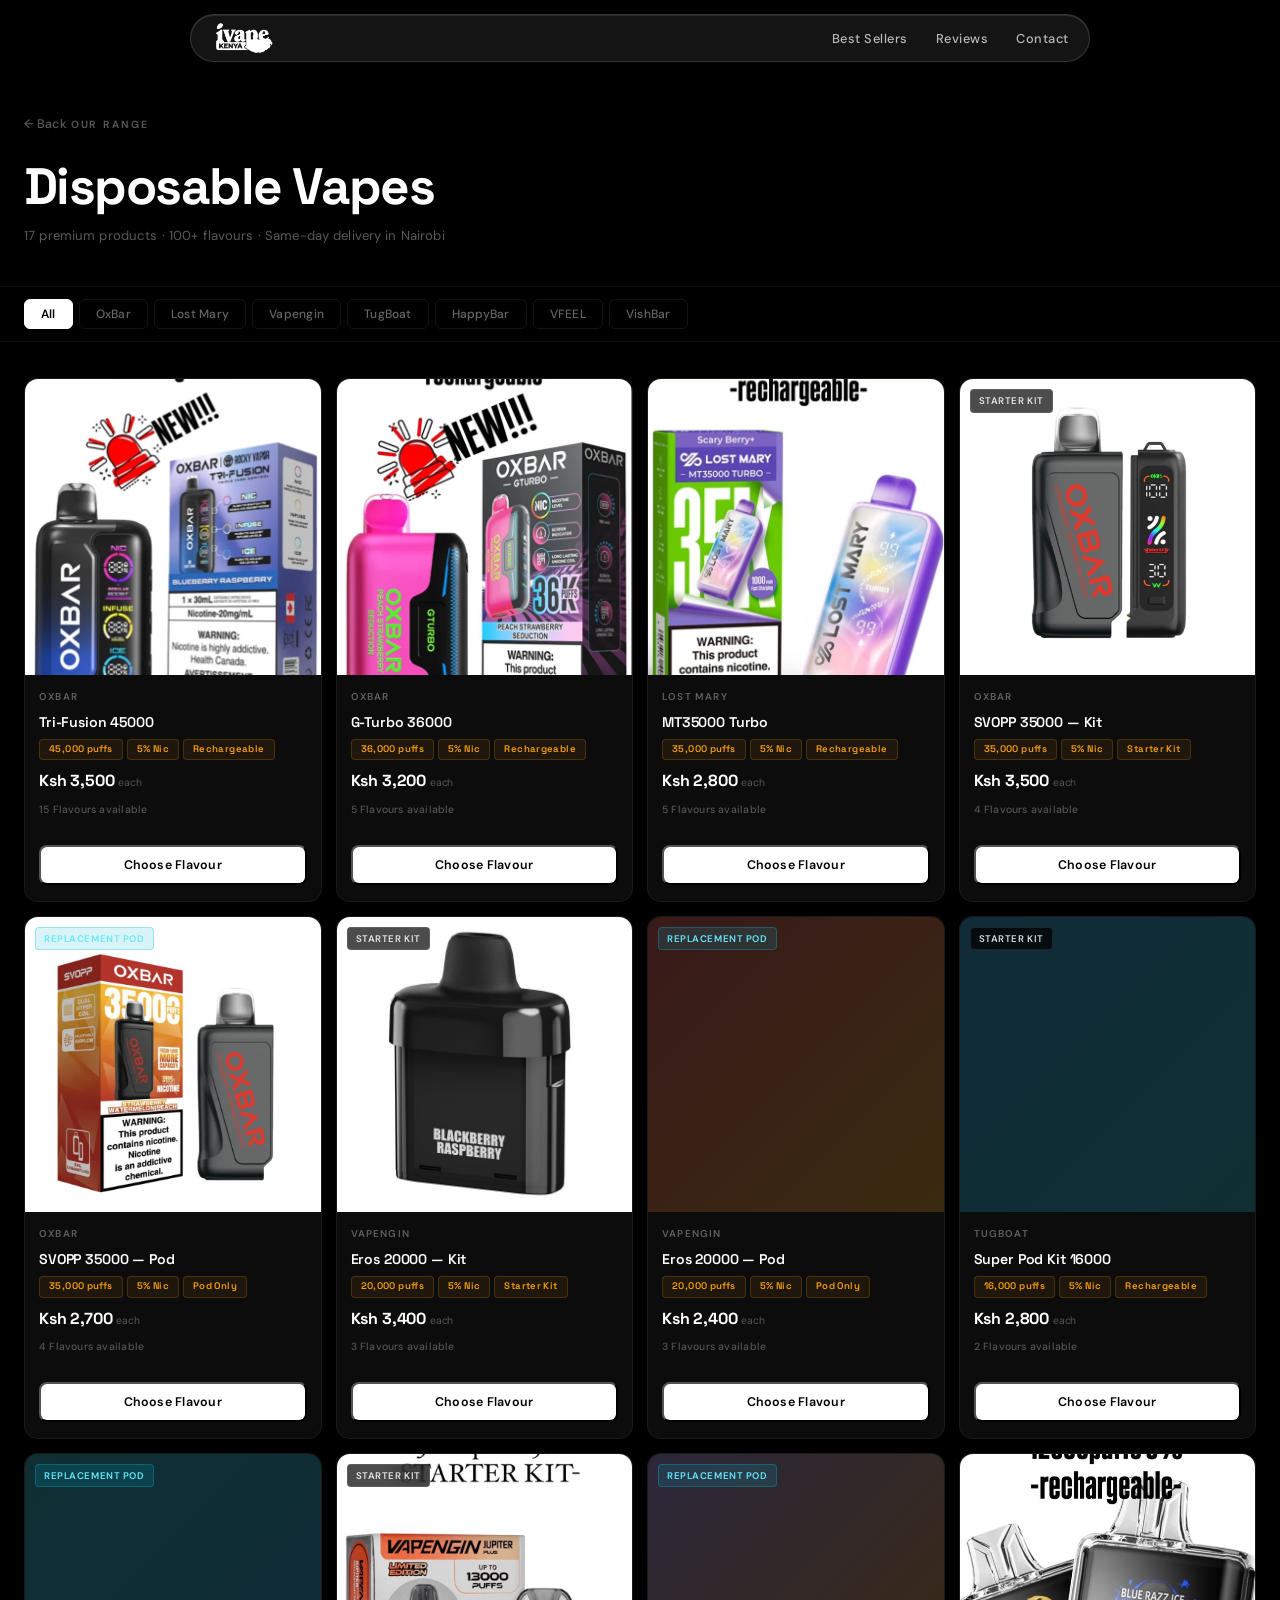
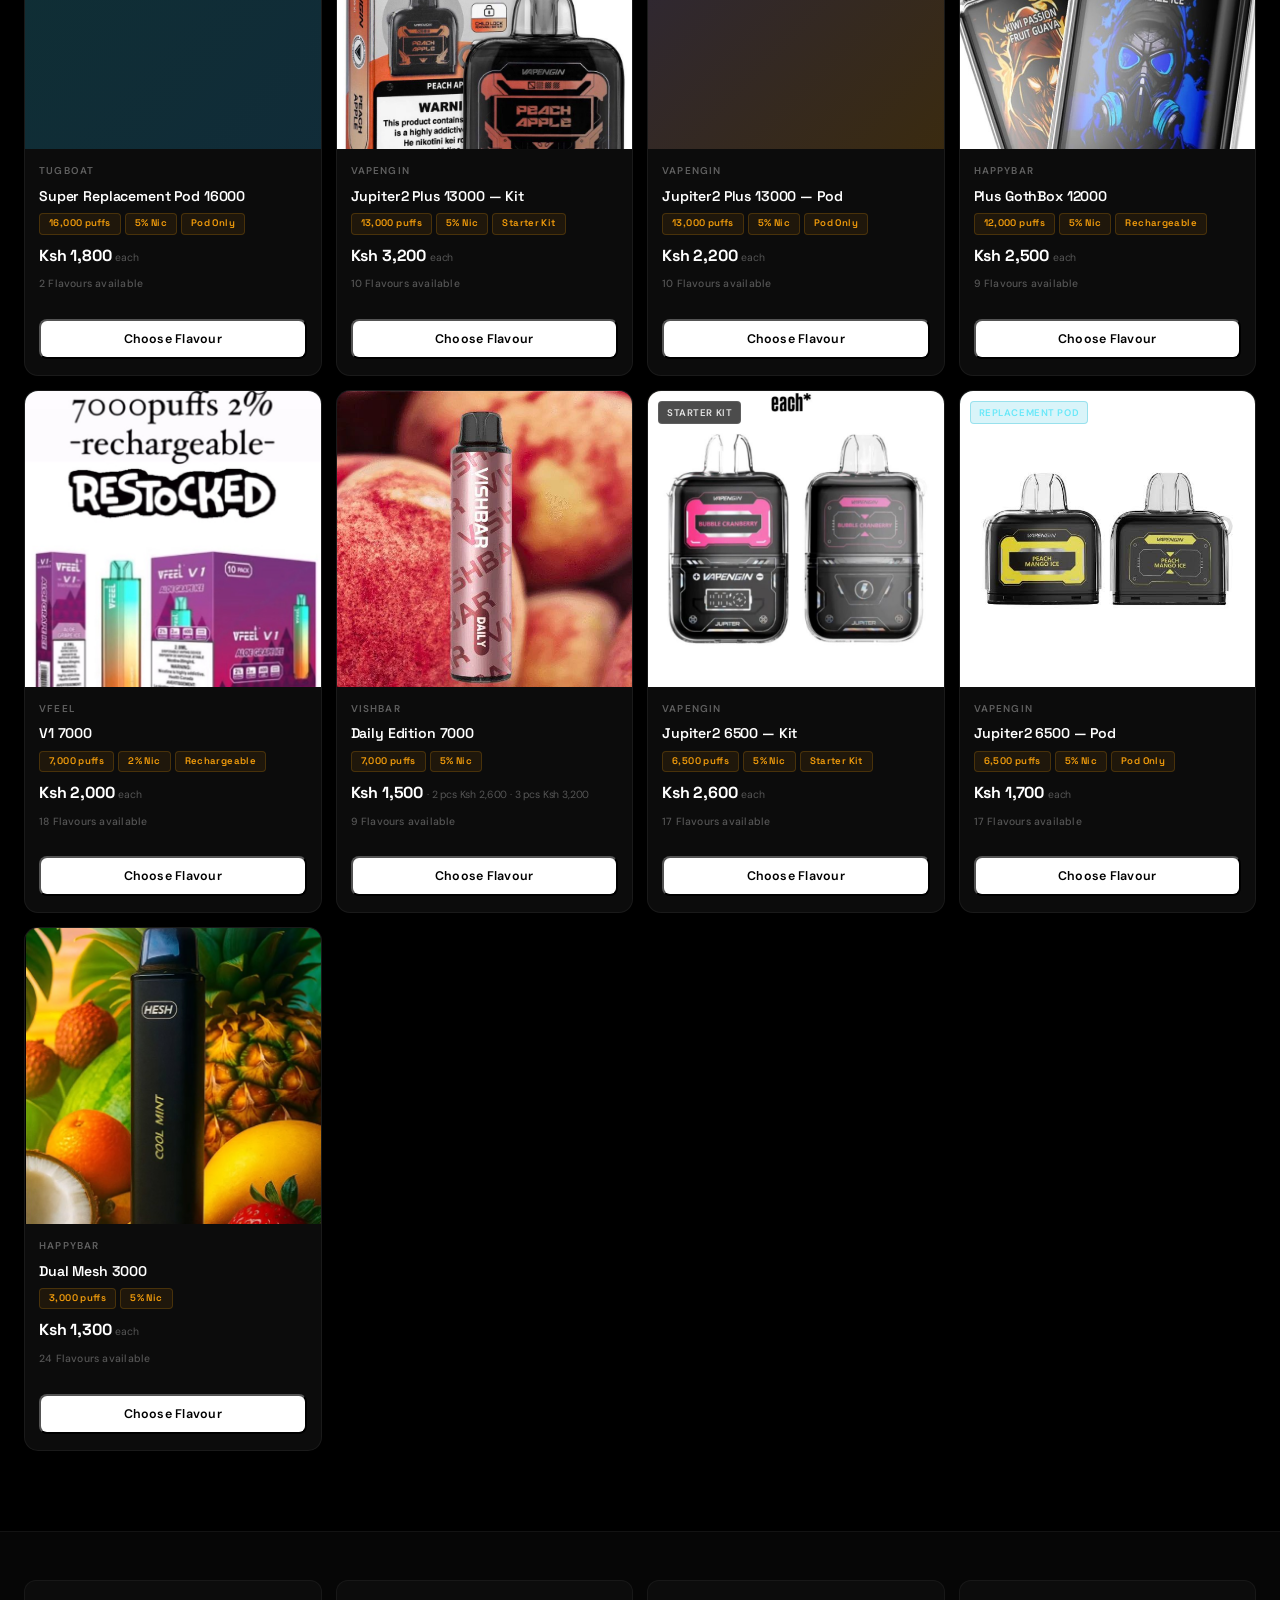
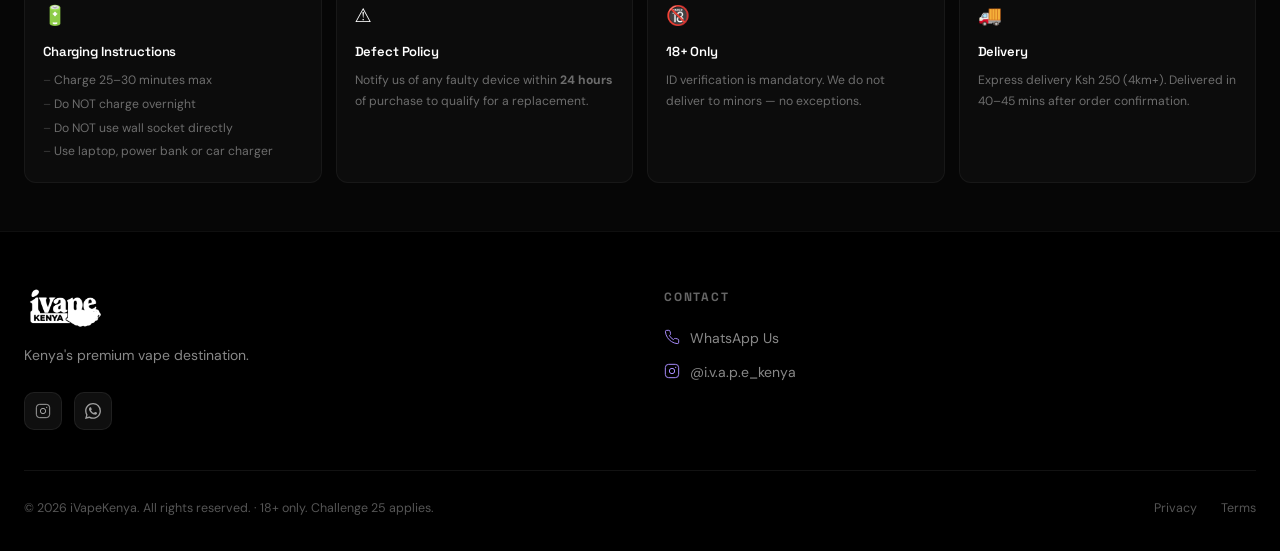
==== commit 7028a850: "Major homepage revamp: coverflow carousel, Our Vapes grid, flavour modal, catalog updates - Replace " ====
--- a/disposables.html
+++ b/disposables.html
@@ -6,7 +6,7 @@
   <title>Disposable Vapes — iVapeKenya</title>
   <link rel="preconnect" href="https://fonts.googleapis.com" />
   <link rel="preconnect" href="https://fonts.gstatic.com" crossorigin />
-  <link href="https://fonts.googleapis.com/css2?family=Inter:wght@300;400;500;600;700;800;900&family=Syne:wght@700;800&display=swap" rel="stylesheet" />
+  <link href="https://fonts.googleapis.com/css2?family=DM+Sans:ital,opsz,wght@0,9..40,300;0,9..40,400;0,9..40,500;0,9..40,600;0,9..40,700&family=Space+Grotesk:wght@500;600;700&display=swap" rel="stylesheet" />
   <link rel="stylesheet" href="style.css" />
   <link rel="stylesheet" href="catalog.css" />
 </head>
@@ -94,7 +94,7 @@
                 <li>Strawberry Grape</li><li>Strawberry Kiwi Watermelon</li>
               </ul>
             </div>
-            <a href="https://wa.link/9jaeyj" target="_blank" class="disp-order-btn">Order on WhatsApp</a>
+            <button class="disp-order-btn" data-open-modal>Choose Flavour</button>
           </div>
         </div>
 
@@ -118,7 +118,7 @@
                 <li>Apple Peach Ice</li><li>Jade Mint</li><li>Mango Pineapple</li>
               </ul>
             </div>
-            <a href="https://wa.link/9jaeyj" target="_blank" class="disp-order-btn">Order on WhatsApp</a>
+            <button class="disp-order-btn" data-open-modal>Choose Flavour</button>
           </div>
         </div>
 
@@ -142,7 +142,7 @@
                 <li>Blueberry Ice</li><li>Watermelon Ice</li>
               </ul>
             </div>
-            <a href="https://wa.link/9jaeyj" target="_blank" class="disp-order-btn">Order on WhatsApp</a>
+            <button class="disp-order-btn" data-open-modal>Choose Flavour</button>
           </div>
         </div>
 
@@ -167,7 +167,7 @@
                 <li>Peach Mango Watermelon</li><li>Strawberry Watermelon</li>
               </ul>
             </div>
-            <a href="https://wa.link/9jaeyj" target="_blank" class="disp-order-btn">Order on WhatsApp</a>
+            <button class="disp-order-btn" data-open-modal>Choose Flavour</button>
           </div>
         </div>
 
@@ -192,7 +192,7 @@
                 <li>Peach Mango Watermelon</li><li>Strawberry Watermelon</li>
               </ul>
             </div>
-            <a href="https://wa.link/9jaeyj" target="_blank" class="disp-order-btn">Order on WhatsApp</a>
+            <button class="disp-order-btn" data-open-modal>Choose Flavour</button>
           </div>
         </div>
 
@@ -216,7 +216,7 @@
                 <li>Menthol Mint</li><li>Grape Ice</li><li>Watermelon Ice</li>
               </ul>
             </div>
-            <a href="https://wa.link/9jaeyj" target="_blank" class="disp-order-btn">Order on WhatsApp</a>
+            <button class="disp-order-btn" data-open-modal>Choose Flavour</button>
           </div>
         </div>
 
@@ -240,7 +240,7 @@
                 <li>Menthol Mint</li><li>Grape Ice</li><li>Watermelon Ice</li>
               </ul>
             </div>
-            <a href="https://wa.link/9jaeyj" target="_blank" class="disp-order-btn">Order on WhatsApp</a>
+            <button class="disp-order-btn" data-open-modal>Choose Flavour</button>
           </div>
         </div>
 
@@ -264,7 +264,7 @@
                 <li>Cream Soda</li><li>Caramel Popcorn</li>
               </ul>
             </div>
-            <a href="https://wa.link/9jaeyj" target="_blank" class="disp-order-btn">Order on WhatsApp</a>
+            <button class="disp-order-btn" data-open-modal>Choose Flavour</button>
           </div>
         </div>
 
@@ -288,7 +288,7 @@
                 <li>Cream Soda</li><li>Caramel Popcorn</li>
               </ul>
             </div>
-            <a href="https://wa.link/9jaeyj" target="_blank" class="disp-order-btn">Order on WhatsApp</a>
+            <button class="disp-order-btn" data-open-modal>Choose Flavour</button>
           </div>
         </div>
 
@@ -315,7 +315,7 @@
                 <li>Peppermint</li><li>Black Mamba</li><li>Watermelon Bubblegum Mint</li>
               </ul>
             </div>
-            <a href="https://wa.link/9jaeyj" target="_blank" class="disp-order-btn">Order on WhatsApp</a>
+            <button class="disp-order-btn" data-open-modal>Choose Flavour</button>
           </div>
         </div>
 
@@ -342,7 +342,7 @@
                 <li>Peppermint</li><li>Black Mamba</li><li>Watermelon Bubblegum Mint</li>
               </ul>
             </div>
-            <a href="https://wa.link/9jaeyj" target="_blank" class="disp-order-btn">Order on WhatsApp</a>
+            <button class="disp-order-btn" data-open-modal>Choose Flavour</button>
           </div>
         </div>
 
@@ -368,7 +368,7 @@
                 <li>Purple Rain</li><li>Tropical Fruits</li>
               </ul>
             </div>
-            <a href="https://wa.link/9jaeyj" target="_blank" class="disp-order-btn">Order on WhatsApp</a>
+            <button class="disp-order-btn" data-open-modal>Choose Flavour</button>
           </div>
         </div>
 
@@ -397,7 +397,7 @@
                 <li>Kiwi Passion Fruit Guava</li><li>Lychee Peach Ice</li>
               </ul>
             </div>
-            <a href="https://wa.link/9jaeyj" target="_blank" class="disp-order-btn">Order on WhatsApp</a>
+            <button class="disp-order-btn" data-open-modal>Choose Flavour</button>
           </div>
         </div>
 
@@ -425,7 +425,7 @@
                 <li>Candy</li><li>Pineapple</li>
               </ul>
             </div>
-            <a href="https://wa.link/9jaeyj" target="_blank" class="disp-order-btn">Order on WhatsApp</a>
+            <button class="disp-order-btn" data-open-modal>Choose Flavour</button>
           </div>
         </div>
 
@@ -457,7 +457,7 @@
                 <li>Orange Kiwi Apple</li>
               </ul>
             </div>
-            <a href="https://wa.link/9jaeyj" target="_blank" class="disp-order-btn">Order on WhatsApp</a>
+            <button class="disp-order-btn" data-open-modal>Choose Flavour</button>
           </div>
         </div>
 
@@ -489,7 +489,7 @@
                 <li>Orange Kiwi Apple</li>
               </ul>
             </div>
-            <a href="https://wa.link/9jaeyj" target="_blank" class="disp-order-btn">Order on WhatsApp</a>
+            <button class="disp-order-btn" data-open-modal>Choose Flavour</button>
           </div>
         </div>
 
@@ -522,7 +522,7 @@
                 <li>Strawberry Watermelon</li><li>Grape</li><li>Blueberry Ice</li>
               </ul>
             </div>
-            <a href="https://wa.link/9jaeyj" target="_blank" class="disp-order-btn">Order on WhatsApp</a>
+            <button class="disp-order-btn" data-open-modal>Choose Flavour</button>
           </div>
         </div>
 
@@ -601,6 +601,26 @@
       </div>
     </div>
   </footer>
+
+  <!-- FLAVOUR MODAL -->
+  <div class="flavour-modal" id="flavourModal" role="dialog" aria-modal="true">
+    <div class="fm-backdrop" id="fmBackdrop"></div>
+    <div class="fm-box">
+      <button class="fm-close" id="fmClose" aria-label="Close">✕</button>
+      <div class="fm-brand" id="fmBrand"></div>
+      <h3 class="fm-name" id="fmName"></h3>
+      <div class="fm-meta" id="fmMeta"></div>
+      <p class="fm-prompt">Choose your flavour</p>
+      <div class="fm-chips" id="fmChips"></div>
+      <div class="fm-footer">
+        <span class="fm-price" id="fmPrice"></span>
+        <a class="fm-order-btn" id="fmOrderBtn" target="_blank" rel="noopener">
+          <svg viewBox="0 0 24 24" fill="currentColor"><path d="M17.472 14.382c-.297-.149-1.758-.867-2.03-.967-.273-.099-.471-.148-.67.15-.197.297-.767.966-.94 1.164-.173.199-.347.223-.644.075-.297-.15-1.255-.463-2.39-1.475-.883-.788-1.48-1.761-1.653-2.059-.173-.297-.018-.458.13-.606.134-.133.298-.347.446-.52.149-.174.198-.298.298-.497.099-.198.05-.371-.025-.52-.075-.149-.669-1.612-.916-2.207-.242-.579-.487-.5-.669-.51-.173-.008-.371-.01-.57-.01-.198 0-.52.074-.792.372-.272.297-1.04 1.016-1.04 2.479 0 1.462 1.065 2.875 1.213 3.074.149.198 2.096 3.2 5.077 4.487.709.306 1.262.489 1.694.625.712.227 1.36.195 1.871.118.571-.085 1.758-.719 2.006-1.413.248-.694.248-1.289.173-1.413-.074-.124-.272-.198-.57-.347m-5.421 7.403h-.004a9.87 9.87 0 01-5.031-1.378l-.361-.214-3.741.982.998-3.648-.235-.374a9.86 9.86 0 01-1.51-5.26c.001-5.45 4.436-9.884 9.888-9.884 2.64 0 5.122 1.03 6.988 2.898a9.825 9.825 0 012.893 6.994c-.003 5.45-4.437 9.884-9.885 9.884m8.413-18.297A11.815 11.815 0 0012.05 0C5.495 0 .16 5.335.157 11.892c0 2.096.547 4.142 1.588 5.945L.057 24l6.305-1.654a11.882 11.882 0 005.683 1.448h.005c6.554 0 11.89-5.335 11.893-11.893a11.821 11.821 0 00-3.48-8.413z"/></svg>
+          Order on WhatsApp
+        </a>
+      </div>
+    </div>
+  </div>
 
   <script src="main.js"></script>
   <script>
--- a/style.css
+++ b/style.css
@@ -36,7 +36,7 @@
 }
 
 body {
-  font-family: 'Inter', system-ui, sans-serif;
+  font-family: 'DM Sans', system-ui, sans-serif;
   background: #000;
   color: var(--white);
   overflow-x: hidden;
@@ -174,7 +174,7 @@
 }
 
 .mobile-link {
-  font-family: 'Syne', sans-serif;
+  font-family: 'Space Grotesk', sans-serif;
   font-size: 2.5rem;
   font-weight: 800;
   letter-spacing: 0.05em;
@@ -292,27 +292,24 @@
 }
 
 .section-label {
-  font-size: 0.7rem;
+  font-size: 0.65rem;
   font-weight: 600;
-  letter-spacing: 0.2em;
+  letter-spacing: 0.18em;
   text-transform: uppercase;
-  color: var(--accent);
-  margin-bottom: 14px;
-}
-
-.section-label.light { color: rgba(255,255,255,0.5); }
+  color: rgba(255,255,255,0.35);
+  margin-bottom: 10px;
+}
+
+.section-label.light { color: rgba(255,255,255,0.3); }
 
 .section-title {
-  font-family: 'Syne', sans-serif;
-  font-size: clamp(2rem, 5vw, 3.5rem);
-  font-weight: 800;
-  letter-spacing: -0.02em;
+  font-family: 'Space Grotesk', sans-serif;
+  font-size: clamp(1.8rem, 4.5vw, 3rem);
+  font-weight: 700;
+  letter-spacing: -0.03em;
   line-height: 1.1;
-  margin-bottom: 60px;
-  background: linear-gradient(135deg, #ffffff 0%, rgba(255,255,255,0.6) 100%);
-  -webkit-background-clip: text;
-  -webkit-text-fill-color: transparent;
-  background-clip: text;
+  margin-bottom: 48px;
+  color: var(--white);
 }
 
 /* ═══════════════════════════════════════════
@@ -320,7 +317,7 @@
 ═══════════════════════════════════════════ */
 .categories-section {
   background: #000;
-  padding-bottom: 80px;
+  padding-bottom: 56px;
   overflow: hidden;
   position: relative;
 }
@@ -352,7 +349,7 @@
 }
 
 .marquee-track span {
-  font-family: 'Syne', sans-serif;
+  font-family: 'Space Grotesk', sans-serif;
   font-size: 0.75rem;
   font-weight: 800;
   letter-spacing: 0.18em;
@@ -374,11 +371,24 @@
 
 .marquee-wrap:hover .marquee-track { animation-play-state: paused; }
 
+/* ── Shop Now button ───────────────────── */
+.cat-shop-now {
+  margin-top: 36px;
+  text-align: center;
+}
+
 /* ── Category cards ─────────────────────── */
 .cat-grid {
   display: grid;
   grid-template-columns: repeat(4, 1fr);
-  gap: 16px;
+  gap: 14px;
+}
+
+@media (min-width: 1025px) {
+  .cat-grid { grid-template-columns: repeat(5, 1fr); gap: 12px; }
+  .cat-img-wrap { aspect-ratio: 4 / 3; }
+  .cat-info { padding: 14px 16px 16px; }
+  .cat-info h3 { font-size: 0.875rem; }
 }
 
 .cat-card {
@@ -442,7 +452,7 @@
 }
 
 .cat-info h3 {
-  font-family: 'Syne', sans-serif;
+  font-family: 'Space Grotesk', sans-serif;
   font-size: 1rem;
   font-weight: 700;
   color: var(--white);
@@ -517,7 +527,7 @@
 .feature-icon svg { width: 100%; height: 100%; }
 
 .feature-card h3 {
-  font-family: 'Syne', sans-serif;
+  font-family: 'Space Grotesk', sans-serif;
   font-size: 1.1rem;
   font-weight: 700;
   margin-bottom: 10px;
@@ -535,15 +545,16 @@
    BEST SELLERS
 ═══════════════════════════════════════════ */
 .bestsellers {
-  padding: 120px 0;
+  padding: 80px 0;
   overflow: hidden;
+  background: #111;
 }
 
 .carousel-wrap { position: relative; }
 
 .carousel {
   display: flex;
-  gap: 20px;
+  gap: 16px;
   overflow-x: auto;
   scroll-snap-type: x mandatory;
   scrollbar-width: none;
@@ -553,45 +564,66 @@
 
 .carousel::-webkit-scrollbar { display: none; }
 
+/* Desktop: 5-column static grid */
+@media (min-width: 1025px) {
+  .carousel {
+    display: grid;
+    grid-template-columns: repeat(5, 1fr);
+    gap: 16px;
+    overflow-x: visible;
+    scroll-snap-type: none;
+    padding-bottom: 0;
+  }
+  .carousel-controls { display: none; }
+}
+
 .product-card {
-  flex: 0 0 280px;
+  flex: 0 0 220px;
   scroll-snap-align: start;
-  background: var(--card);
-  border: 1px solid var(--border);
-  border-radius: var(--radius-lg);
+  background: #0c0c0c;
+  border: 1px solid rgba(255,255,255,0.06);
+  border-radius: 14px;
   overflow: hidden;
-  transition: border-color 0.3s, transform 0.3s;
+  transition: border-color 0.25s, transform 0.25s;
   position: relative;
 }
 
 .product-card:hover {
-  border-color: var(--border2);
-  transform: translateY(-4px);
+  border-color: rgba(255,255,255,0.14);
+  transform: translateY(-3px);
 }
 
 .product-badge {
   position: absolute;
-  top: 14px; left: 14px;
-  background: var(--accent);
-  color: #fff;
-  font-size: 0.65rem;
-  font-weight: 700;
-  letter-spacing: 0.1em;
+  top: 10px; left: 10px;
+  background: rgba(0,0,0,0.65);
+  backdrop-filter: blur(8px);
+  color: rgba(255,255,255,0.85);
+  font-size: 0.6rem;
+  font-weight: 600;
+  letter-spacing: 0.06em;
   text-transform: uppercase;
-  padding: 4px 10px;
-  border-radius: 100px;
+  padding: 3px 9px;
+  border-radius: 4px;
+  border: 1px solid rgba(255,255,255,0.1);
   z-index: 2;
 }
 
-.product-badge.sale { background: var(--red); }
+.product-badge.sale {
+  background: rgba(239,68,68,0.15);
+  border-color: rgba(239,68,68,0.3);
+  color: #fca5a5;
+}
 
 .product-img {
-  height: 200px;
+  height: 180px;
   display: flex;
   align-items: center;
   justify-content: center;
-  background: rgba(255,255,255,0.02);
-  border-bottom: 1px solid var(--border);
+  background: #111;
+  border-bottom: 1px solid rgba(255,255,255,0.05);
+  position: relative;
+  overflow: hidden;
 }
 
 .product-placeholder {
@@ -601,72 +633,87 @@
 
 .product-placeholder svg { width: 100%; height: 100%; }
 
-.product-info { padding: 20px; }
+.product-info { padding: 16px; }
 
 .product-brand {
-  font-size: 0.7rem;
+  font-size: 0.62rem;
   font-weight: 600;
   letter-spacing: 0.12em;
   text-transform: uppercase;
-  color: var(--accent);
-  margin-bottom: 6px;
+  color: rgba(255,255,255,0.3);
+  margin-bottom: 4px;
 }
 
 .product-info h4 {
+  font-family: 'Space Grotesk', sans-serif;
+  font-size: 0.85rem;
+  font-weight: 600;
+  margin-bottom: 8px;
+  line-height: 1.35;
+  letter-spacing: -0.01em;
+  color: var(--white);
+}
+
+.product-meta {
+  display: flex;
+  flex-wrap: wrap;
+  gap: 5px;
+  margin-bottom: 14px;
+}
+
+.product-meta span {
+  font-size: 0.58rem;
+  font-weight: 600;
+  font-family: 'Space Grotesk', sans-serif;
+  color: var(--gold);
+  background: rgba(245,158,11,0.08);
+  border: 1px solid rgba(245,158,11,0.2);
+  padding: 2px 8px;
+  border-radius: 4px;
+  letter-spacing: 0.04em;
+}
+
+.product-footer {
+  display: flex;
+  align-items: center;
+  justify-content: space-between;
+}
+
+.product-price {
+  font-family: 'Space Grotesk', sans-serif;
   font-size: 0.95rem;
-  font-weight: 600;
-  margin-bottom: 10px;
-  line-height: 1.4;
-}
-
-.product-meta {
-  display: flex;
-  gap: 8px;
-  margin-bottom: 16px;
-}
-
-.product-meta span {
-  font-size: 0.7rem;
-  color: var(--grey);
-  background: rgba(255,255,255,0.06);
-  padding: 3px 10px;
-  border-radius: 100px;
-}
-
-.product-footer {
-  display: flex;
-  align-items: center;
-  justify-content: space-between;
-}
-
-.product-price {
-  font-size: 1.1rem;
   font-weight: 700;
   color: var(--white);
+  letter-spacing: -0.01em;
 }
 
 .product-price s {
-  font-size: 0.8rem;
-  color: var(--grey2);
+  font-size: 0.72rem;
+  color: rgba(255,255,255,0.25);
   font-weight: 400;
   margin-left: 4px;
+  font-family: 'DM Sans', sans-serif;
 }
 
 .add-btn {
-  background: rgba(167,139,250,0.15);
-  border: 1px solid rgba(167,139,250,0.25);
-  color: var(--accent);
-  font-size: 0.75rem;
+  background: var(--white);
+  border: none;
+  color: #000;
+  font-family: 'DM Sans', sans-serif;
+  font-size: 0.72rem;
   font-weight: 600;
-  padding: 8px 14px;
-  border-radius: 8px;
+  padding: 7px 13px;
+  border-radius: 6px;
   cursor: pointer;
-  transition: background 0.2s, border-color 0.2s;
+  transition: background 0.2s, transform 0.2s;
+  text-decoration: none;
+  display: inline-flex;
+  align-items: center;
 }
 
 .add-btn:hover {
-  background: rgba(167,139,250,0.25);
-  border-color: rgba(167,139,250,0.5);
+  background: rgba(255,255,255,0.85);
+  transform: translateY(-1px);
 }
 
 .carousel-controls {
@@ -717,111 +764,211 @@
 
 
 /* ═══════════════════════════════════════════
+   POLICIES SECTION
+═══════════════════════════════════════════ */
+.policies-section {
+  background: #000;
+  padding: 80px 0;
+}
+
+.policies-grid {
+  display: grid;
+  grid-template-columns: repeat(4, 1fr);
+  gap: 16px;
+}
+
+.policy-card {
+  padding: 32px 24px;
+  background: #0a0a0a;
+  border: 1px solid rgba(255,255,255,0.07);
+  border-radius: var(--radius);
+  transition: border-color 0.25s, background 0.25s;
+}
+
+.policy-card:hover {
+  border-color: rgba(167,139,250,0.25);
+  background: #0f0f0f;
+}
+
+.policy-icon {
+  width: 36px; height: 36px;
+  margin-bottom: 18px;
+  color: var(--accent);
+}
+
+.policy-icon svg { width: 100%; height: 100%; }
+
+.policy-card h3 {
+  font-family: 'Space Grotesk', sans-serif;
+  font-size: 0.875rem;
+  font-weight: 700;
+  margin-bottom: 10px;
+  color: var(--white);
+  letter-spacing: -0.01em;
+}
+
+.policy-card p {
+  font-size: 0.8rem;
+  color: var(--grey);
+  line-height: 1.8;
+}
+
+@media (max-width: 1024px) {
+  .policies-grid { grid-template-columns: repeat(2, 1fr); }
+}
+
+/* Keep 2-col on all small screens — don't collapse to 1-col */
+
+/* ═══════════════════════════════════════════
    TESTIMONIALS
 ═══════════════════════════════════════════ */
 .testimonials {
-  padding: 120px 0;
-}
-
-.testimonials-slider { position: relative; overflow: hidden; }
-
-.testimonial-track {
-  display: flex;
-  gap: 24px;
+  padding: 80px 0;
+  background: #000;
+}
+
+.testimonials-header {
+  display: flex;
+  align-items: flex-end;
+  justify-content: space-between;
+  margin-bottom: 40px;
+}
+
+.tslider-controls {
+  display: flex;
+  gap: 8px;
+  flex-shrink: 0;
+}
+
+.tslider-btn {
+  width: 40px; height: 40px;
+  border-radius: 50%;
+  background: rgba(255,255,255,0.06);
+  border: 1px solid rgba(255,255,255,0.1);
+  color: var(--white);
+  cursor: pointer;
+  display: flex;
+  align-items: center;
+  justify-content: center;
+  transition: background 0.2s, border-color 0.2s;
+  flex-shrink: 0;
+}
+
+.tslider-btn:hover {
+  background: rgba(255,255,255,0.12);
+  border-color: rgba(255,255,255,0.2);
+}
+
+.tslider-viewport {
+  overflow: hidden;
+  width: 100%;
+}
+
+.tslider-track {
+  display: flex;
+  gap: 20px;
   transition: transform 0.6s cubic-bezier(0.4, 0, 0.2, 1);
-}
-
-.testimonial-card {
-  flex: 0 0 100%;
-  background: var(--card);
-  border: 1px solid var(--border);
+  will-change: transform;
+  align-items: stretch;
+}
+
+.tslider-card {
+  flex: 0 0 auto;
+  background: #252525;
+  border: 1px solid rgba(255,255,255,0.09);
   border-radius: var(--radius-lg);
-  padding: 48px;
-  max-width: 700px;
-  margin: 0 auto;
-}
-
-.stars {
-  color: var(--gold);
-  font-size: 1.1rem;
-  letter-spacing: 3px;
+  padding: 28px;
+  position: relative;
+  display: flex;
+  flex-direction: column;
+  transition: border-color 0.25s;
+  overflow: hidden;
+}
+
+.tslider-card:hover { border-color: rgba(167,139,250,0.2); }
+
+.tcard-quote-icon {
+  color: var(--accent);
+  opacity: 0.15;
+  position: absolute;
+  top: 20px; right: 20px;
+}
+
+.tslider-card p {
+  font-size: 0.875rem;
+  line-height: 1.8;
+  color: rgba(255,255,255,0.72);
+  margin-bottom: 24px;
+  font-style: italic;
+  flex: 1;
+}
+
+.tcard-divider {
+  height: 1px;
+  background: rgba(255,255,255,0.07);
   margin-bottom: 20px;
 }
 
-.testimonial-card p {
-  font-size: 1.1rem;
-  line-height: 1.75;
-  color: rgba(255,255,255,0.8);
-  margin-bottom: 28px;
-  font-style: italic;
-}
-
-.testimonial-author {
-  display: flex;
-  align-items: center;
-  gap: 16px;
-}
-
-.author-avatar {
-  width: 44px; height: 44px;
+.tcard-author {
+  display: flex;
+  align-items: center;
+  gap: 12px;
+}
+
+.tcard-avatar {
+  width: 34px; height: 34px;
   border-radius: 50%;
-  background: linear-gradient(135deg, var(--accent), var(--accent2));
+  background: linear-gradient(135deg, var(--av1, var(--accent)), var(--av2, var(--accent2)));
   display: flex;
   align-items: center;
   justify-content: center;
-  font-size: 0.75rem;
+  font-size: 0.6rem;
   font-weight: 700;
   flex-shrink: 0;
-}
-
-.testimonial-author strong {
+  color: #fff;
+  letter-spacing: 0.02em;
+}
+
+.tcard-meta { flex: 1; min-width: 0; }
+
+.tcard-meta strong {
   display: block;
-  font-size: 0.9rem;
+  font-size: 0.8rem;
   font-weight: 600;
-}
-
-.testimonial-author span {
-  font-size: 0.75rem;
+  color: var(--white);
+}
+
+.tcard-meta span {
+  font-size: 0.68rem;
   color: var(--grey);
 }
 
-.testimonial-nav {
-  display: flex;
-  align-items: center;
+.tcard-stars {
+  color: var(--gold);
+  font-size: 0.7rem;
+  letter-spacing: 2px;
+  flex-shrink: 0;
+}
+
+.tslider-dots {
+  display: flex;
   justify-content: center;
-  gap: 20px;
-  margin-top: 36px;
-}
-
-.t-btn {
-  width: 44px; height: 44px;
-  border-radius: 50%;
-  background: rgba(255,255,255,0.06);
-  border: 1px solid var(--border);
-  color: var(--white);
-  cursor: pointer;
-  display: flex;
-  align-items: center;
-  justify-content: center;
-  transition: background 0.2s, border-color 0.2s;
-}
-
-.t-btn:hover {
-  background: rgba(255,255,255,0.12);
-  border-color: var(--border2);
-}
-
-.t-dots { display: flex; gap: 8px; align-items: center; }
-
-.t-dot {
+  gap: 8px;
+  margin-top: 32px;
+  align-items: center;
+}
+
+.tslider-dot {
   width: 6px; height: 6px;
   border-radius: 50%;
   background: rgba(255,255,255,0.2);
+  border: none;
+  cursor: pointer;
   transition: all 0.3s;
-  cursor: pointer;
-}
-
-.t-dot.active {
+  padding: 0;
+}
+
+.tslider-dot.active {
   background: var(--accent);
   width: 20px;
   border-radius: 3px;
@@ -832,28 +979,37 @@
 ═══════════════════════════════════════════ */
 .cta-section {
   position: relative;
-  padding: 140px 0;
+  padding: 96px 0;
   overflow: hidden;
   text-align: center;
+  background: radial-gradient(ellipse 80% 60% at 50% 50%, #2e0060 0%, #130028 45%, #000 100%);
+}
+
+.cta-section::before {
+  content: '';
+  position: absolute;
+  inset: 0;
+  background:
+    radial-gradient(ellipse 35% 70% at 5% 50%, rgba(124,58,237,0.18) 0%, transparent 100%),
+    radial-gradient(ellipse 35% 70% at 95% 50%, rgba(124,58,237,0.18) 0%, transparent 100%);
+  pointer-events: none;
+  z-index: 0;
 }
 
 .cta-bg {
-  display: none; /* replaced by cosmic-bg gradient */
+  display: none;
 }
 
 .cta-inner { position: relative; z-index: 1; }
 
 .cta-title {
-  font-family: 'Syne', sans-serif;
-  font-size: clamp(2.5rem, 6vw, 5rem);
-  font-weight: 800;
+  font-family: 'Space Grotesk', sans-serif;
+  font-size: clamp(2rem, 5vw, 3.5rem);
+  font-weight: 700;
   letter-spacing: -0.03em;
-  line-height: 1.05;
-  margin-bottom: 20px;
-  background: linear-gradient(135deg, #ffffff 0%, rgba(255,255,255,0.7) 100%);
-  -webkit-background-clip: text;
-  -webkit-text-fill-color: transparent;
-  background-clip: text;
+  line-height: 1.1;
+  margin-bottom: 16px;
+  color: var(--white);
 }
 
 .cta-sub {
@@ -972,7 +1128,7 @@
 }
 
 .footer-col h4 {
-  font-family: 'Syne', sans-serif;
+  font-family: 'Space Grotesk', sans-serif;
   font-size: 0.75rem;
   font-weight: 700;
   letter-spacing: 0.15em;
@@ -1079,7 +1235,7 @@
 }
 
 .age-gate-inner h2 {
-  font-family: 'Syne', sans-serif;
+  font-family: 'Space Grotesk', sans-serif;
   font-size: 1.75rem;
   font-weight: 700;
   margin-bottom: 12px;
@@ -1120,7 +1276,7 @@
   .section-title { margin-bottom: 36px; }
   .product-card { flex: 0 0 240px; }
 
-  section { padding: 80px 0 !important; }
+  section { padding: 60px 0 !important; }
 }
 
 @media (max-width: 480px) {
@@ -1129,3 +1285,432 @@
   .cta-buttons { flex-direction: column; align-items: center; }
   .btn { width: 100%; max-width: 280px; }
 }
+
+/* ═══════════════════════════════════════════
+   COVERFLOW CAROUSEL
+═══════════════════════════════════════════ */
+.bestsellers {
+  background: #111;
+  padding: 72px 0 0;
+  overflow: visible;
+}
+
+.cov-wrap {
+  position: relative;
+  padding: 32px 0 64px;
+  overflow: hidden;
+}
+
+.cov-stage {
+  position: relative;
+  width: 100%;
+  display: flex;
+  align-items: center;
+  justify-content: center;
+}
+
+.cov-card {
+  position: absolute;
+  border-radius: 22px;
+  overflow: hidden;
+  transition: transform 0.55s cubic-bezier(0.4,0,0.2,1),
+              opacity 0.55s cubic-bezier(0.4,0,0.2,1),
+              filter 0.55s cubic-bezier(0.4,0,0.2,1),
+              box-shadow 0.55s cubic-bezier(0.4,0,0.2,1);
+  cursor: pointer;
+  will-change: transform;
+  /* width + height set by JS */
+}
+
+.cov-img {
+  position: absolute;
+  inset: 0;
+  width: 100%; height: 100%;
+  object-fit: cover;
+  z-index: 1;
+}
+
+.cov-img-fallback {
+  position: absolute;
+  inset: 0;
+  background: linear-gradient(160deg, var(--c1), var(--c2));
+  opacity: 0.55;
+  z-index: 0;
+}
+
+.cov-badge {
+  position: absolute;
+  top: 14px; left: 14px;
+  z-index: 10;
+  background: rgba(0,0,0,0.6);
+  backdrop-filter: blur(8px);
+  -webkit-backdrop-filter: blur(8px);
+  color: rgba(255,255,255,0.9);
+  font-size: 0.52rem;
+  font-weight: 700;
+  letter-spacing: 0.1em;
+  text-transform: uppercase;
+  padding: 3px 10px;
+  border-radius: 4px;
+  border: 1px solid rgba(255,255,255,0.14);
+}
+
+.cov-overlay {
+  position: absolute;
+  inset: 0;
+  z-index: 5;
+  background: linear-gradient(to top,
+    rgba(0,0,0,0.92) 0%,
+    rgba(0,0,0,0.55) 38%,
+    rgba(0,0,0,0.1) 60%,
+    transparent 80%);
+  display: flex;
+  flex-direction: column;
+  justify-content: flex-end;
+  padding: 22px 20px 20px;
+}
+
+.cov-brand {
+  display: block;
+  font-size: 0.55rem;
+  font-weight: 700;
+  letter-spacing: 0.18em;
+  text-transform: uppercase;
+  color: var(--accent);
+  margin-bottom: 5px;
+}
+
+.cov-name {
+  font-family: 'Space Grotesk', sans-serif;
+  font-size: 1.15rem;
+  font-weight: 700;
+  color: #fff;
+  letter-spacing: -0.02em;
+  line-height: 1.2;
+  margin-bottom: 8px;
+  text-shadow: 0 2px 12px rgba(0,0,0,0.5);
+}
+
+.cov-specs {
+  display: flex;
+  gap: 4px;
+  flex-wrap: wrap;
+  margin-bottom: 14px;
+}
+
+.cov-specs span {
+  font-size: 0.52rem;
+  font-weight: 600;
+  font-family: 'Space Grotesk', sans-serif;
+  color: var(--gold);
+  background: rgba(245,158,11,0.12);
+  border: 1px solid rgba(245,158,11,0.25);
+  padding: 2px 8px;
+  border-radius: 4px;
+  letter-spacing: 0.04em;
+}
+
+.cov-foot {
+  display: flex;
+  align-items: center;
+  justify-content: space-between;
+  gap: 8px;
+}
+
+.cov-price {
+  font-family: 'Space Grotesk', sans-serif;
+  font-size: 1rem;
+  font-weight: 700;
+  color: #fff;
+}
+
+.cov-order-btn {
+  background: rgba(255,255,255,0.12);
+  border: 1px solid rgba(255,255,255,0.22);
+  color: #fff;
+  font-family: 'DM Sans', sans-serif;
+  font-size: 0.68rem;
+  font-weight: 600;
+  padding: 7px 13px;
+  border-radius: 8px;
+  cursor: pointer;
+  transition: background 0.2s;
+  white-space: nowrap;
+  backdrop-filter: blur(8px);
+}
+
+.cov-order-btn:hover {
+  background: rgba(255,255,255,0.22);
+}
+
+.cov-btn {
+  position: absolute;
+  top: 50%;
+  transform: translateY(-50%);
+  z-index: 20;
+  width: 42px; height: 42px;
+  border-radius: 50%;
+  background: rgba(255,255,255,0.08);
+  border: 1px solid rgba(255,255,255,0.14);
+  color: #fff;
+  cursor: pointer;
+  display: flex;
+  align-items: center;
+  justify-content: center;
+  transition: background 0.2s;
+  backdrop-filter: blur(8px);
+  -webkit-backdrop-filter: blur(8px);
+}
+
+.cov-btn:hover { background: rgba(255,255,255,0.18); }
+.cov-prev { left: 20px; }
+.cov-next { right: 20px; }
+
+.cov-dots {
+  position: absolute;
+  bottom: 20px;
+  left: 50%;
+  transform: translateX(-50%);
+  display: flex;
+  gap: 7px;
+  align-items: center;
+}
+
+.cov-dot {
+  width: 6px; height: 6px;
+  border-radius: 50%;
+  background: rgba(255,255,255,0.25);
+  border: none;
+  cursor: pointer;
+  padding: 0;
+  transition: all 0.3s;
+}
+
+.cov-dot.active {
+  background: var(--accent);
+  width: 20px;
+  border-radius: 3px;
+}
+
+/* ═══════════════════════════════════════════
+   OUR VAPES GRID
+═══════════════════════════════════════════ */
+.ourvapes-section {
+  background: #000;
+  padding: 72px 0;
+}
+
+.vg-grid {
+  display: grid;
+  grid-template-columns: repeat(5, 1fr);
+  gap: 16px;
+  margin-bottom: 36px;
+}
+
+.vg-viewall {
+  text-align: center;
+  display: none; /* hidden on desktop */
+}
+
+@media (max-width: 1024px) {
+  .vg-grid { grid-template-columns: repeat(2, 1fr); gap: 12px; }
+  .vg-extra { display: none; }
+  .vg-viewall { display: block; }
+}
+
+/* ═══════════════════════════════════════════
+   FLAVOUR MODAL
+═══════════════════════════════════════════ */
+.flavour-modal {
+  position: fixed;
+  inset: 0;
+  z-index: 2000;
+  display: flex;
+  align-items: center;
+  justify-content: center;
+  opacity: 0;
+  visibility: hidden;
+  pointer-events: none;
+  transition: opacity 0.3s ease, visibility 0.3s;
+}
+
+.flavour-modal.open {
+  opacity: 1;
+  visibility: visible;
+  pointer-events: all;
+}
+
+.fm-backdrop {
+  position: absolute;
+  inset: 0;
+  background: rgba(0,0,0,0.82);
+  backdrop-filter: blur(10px);
+  -webkit-backdrop-filter: blur(10px);
+}
+
+.fm-box {
+  position: relative;
+  z-index: 1;
+  background: #141414;
+  border: 1px solid rgba(255,255,255,0.1);
+  border-radius: 20px;
+  padding: 36px 32px 32px;
+  width: min(540px, calc(100% - 32px));
+  max-height: 82vh;
+  overflow-y: auto;
+  box-shadow: 0 32px 80px rgba(0,0,0,0.7), 0 0 0 1px rgba(167,139,250,0.08);
+  scrollbar-width: thin;
+  scrollbar-color: var(--grey2) transparent;
+}
+
+.fm-box::-webkit-scrollbar { width: 3px; }
+.fm-box::-webkit-scrollbar-thumb { background: var(--grey2); border-radius: 2px; }
+
+.fm-close {
+  position: absolute;
+  top: 16px; right: 16px;
+  width: 32px; height: 32px;
+  border-radius: 50%;
+  background: rgba(255,255,255,0.06);
+  border: 1px solid rgba(255,255,255,0.1);
+  color: rgba(255,255,255,0.6);
+  cursor: pointer;
+  display: flex;
+  align-items: center;
+  justify-content: center;
+  font-size: 1rem;
+  line-height: 1;
+  transition: all 0.2s;
+}
+
+.fm-close:hover {
+  background: rgba(255,255,255,0.12);
+  color: var(--white);
+}
+
+.fm-brand {
+  font-size: 0.6rem;
+  font-weight: 700;
+  letter-spacing: 0.15em;
+  text-transform: uppercase;
+  color: var(--accent);
+  margin-bottom: 6px;
+}
+
+.fm-name {
+  font-family: 'Space Grotesk', sans-serif;
+  font-size: 1.3rem;
+  font-weight: 700;
+  color: var(--white);
+  letter-spacing: -0.02em;
+  margin-bottom: 10px;
+}
+
+.fm-meta {
+  display: flex;
+  flex-wrap: wrap;
+  gap: 5px;
+  margin-bottom: 24px;
+}
+
+.fm-meta span {
+  font-size: 0.58rem;
+  font-weight: 600;
+  font-family: 'Space Grotesk', sans-serif;
+  color: var(--gold);
+  background: rgba(245,158,11,0.08);
+  border: 1px solid rgba(245,158,11,0.2);
+  padding: 3px 9px;
+  border-radius: 4px;
+  letter-spacing: 0.04em;
+}
+
+.fm-prompt {
+  font-size: 0.72rem;
+  font-weight: 600;
+  letter-spacing: 0.1em;
+  text-transform: uppercase;
+  color: rgba(255,255,255,0.35);
+  margin-bottom: 14px;
+}
+
+.fm-chips {
+  display: flex;
+  flex-wrap: wrap;
+  gap: 8px;
+  margin-bottom: 28px;
+}
+
+.flavour-chip {
+  background: rgba(255,255,255,0.04);
+  border: 1px solid rgba(255,255,255,0.09);
+  color: rgba(255,255,255,0.65);
+  border-radius: 8px;
+  padding: 7px 14px;
+  font-size: 0.78rem;
+  font-family: 'DM Sans', sans-serif;
+  cursor: pointer;
+  transition: all 0.18s;
+  line-height: 1;
+}
+
+.flavour-chip:hover {
+  background: rgba(255,255,255,0.08);
+  border-color: rgba(255,255,255,0.18);
+  color: var(--white);
+}
+
+.flavour-chip.selected {
+  background: var(--accent);
+  border-color: var(--accent);
+  color: #fff;
+  font-weight: 600;
+}
+
+.fm-footer {
+  border-top: 1px solid rgba(255,255,255,0.07);
+  padding-top: 20px;
+  display: flex;
+  gap: 12px;
+  align-items: center;
+}
+
+.fm-price {
+  font-family: 'Space Grotesk', sans-serif;
+  font-size: 1.1rem;
+  font-weight: 700;
+  color: var(--white);
+  flex: 1;
+}
+
+.fm-order-btn {
+  display: inline-flex;
+  align-items: center;
+  gap: 8px;
+  height: 44px;
+  padding: 0 24px;
+  background: #25d366;
+  color: #fff;
+  border: none;
+  border-radius: 100px;
+  font-family: 'DM Sans', sans-serif;
+  font-size: 0.82rem;
+  font-weight: 600;
+  cursor: pointer;
+  text-decoration: none;
+  transition: all 0.2s;
+  opacity: 0.35;
+  pointer-events: none;
+}
+
+.fm-order-btn.ready {
+  opacity: 1;
+  pointer-events: all;
+}
+
+.fm-order-btn.ready:hover {
+  background: #1fb855;
+  transform: translateY(-1px);
+}
+
+.fm-order-btn svg { width: 16px; height: 16px; flex-shrink: 0; }
--- a/catalog.css
+++ b/catalog.css
@@ -1,115 +1,119 @@
 /* ═══════════════════════════════════════════
    CATALOG — catalog.css
+   Premium, editorial, refined
 ═══════════════════════════════════════════ */
 
-/* ── Catalog Hero ───────────────────────── */
+/* ── Page hero ──────────────────────────── */
 .cat-hero {
-  padding: 120px 0 48px;
+  padding: 110px 0 40px;
   background: #000;
-  border-bottom: 1px solid rgba(255,255,255,0.06);
+  border-bottom: 1px solid rgba(255,255,255,0.05);
 }
 
 .back-link {
   display: inline-flex;
   align-items: center;
   gap: 6px;
-  font-size: 0.8rem;
+  font-size: 0.78rem;
   font-weight: 500;
-  color: rgba(255,255,255,0.45);
-  margin-bottom: 20px;
+  color: rgba(255,255,255,0.35);
+  margin-bottom: 18px;
+  letter-spacing: 0.01em;
   transition: color 0.2s;
 }
-.back-link:hover { color: var(--white); }
+.back-link:hover { color: rgba(255,255,255,0.7); }
 
 .cat-hero-title {
-  font-family: 'Syne', sans-serif;
-  font-size: clamp(2.2rem, 6vw, 4rem);
-  font-weight: 800;
-  letter-spacing: -0.02em;
-  background: linear-gradient(135deg, #fff 0%, rgba(255,255,255,0.6) 100%);
-  -webkit-background-clip: text;
-  -webkit-text-fill-color: transparent;
-  background-clip: text;
-  margin: 8px 0 12px;
+  font-family: 'Space Grotesk', sans-serif;
+  font-size: clamp(1.8rem, 5vw, 3.2rem);
+  font-weight: 700;
+  letter-spacing: -0.03em;
+  color: var(--white);
+  margin: 6px 0 10px;
+  line-height: 1.1;
 }
 
 .cat-hero-sub {
-  font-size: 0.9rem;
-  color: var(--grey);
-}
-
-/* ── Filter Bar ─────────────────────────── */
+  font-size: 0.82rem;
+  color: rgba(255,255,255,0.35);
+  font-weight: 400;
+  letter-spacing: 0.01em;
+}
+
+/* ── Filter ─────────────────────────────── */
 .filter-bar {
   position: sticky;
-  top: 76px;
+  top: 62px;
   z-index: 100;
-  background: rgba(0,0,0,0.92);
-  backdrop-filter: blur(12px);
-  -webkit-backdrop-filter: blur(12px);
-  border-bottom: 1px solid rgba(255,255,255,0.06);
-  padding: 14px 0;
+  background: rgba(0,0,0,0.95);
+  backdrop-filter: blur(16px);
+  -webkit-backdrop-filter: blur(16px);
+  border-bottom: 1px solid rgba(255,255,255,0.05);
+  padding: 12px 0;
 }
 
 .filter-scroll {
   display: flex;
-  gap: 8px;
+  gap: 6px;
   overflow-x: auto;
   scrollbar-width: none;
-  padding-bottom: 2px;
 }
 .filter-scroll::-webkit-scrollbar { display: none; }
 
 .filter-btn {
   flex-shrink: 0;
-  padding: 7px 18px;
-  border-radius: 100px;
-  background: rgba(255,255,255,0.05);
+  padding: 6px 16px;
+  border-radius: 6px;
+  background: transparent;
   border: 1px solid rgba(255,255,255,0.08);
-  color: rgba(255,255,255,0.55);
-  font-size: 0.78rem;
-  font-weight: 600;
-  letter-spacing: 0.03em;
+  color: rgba(255,255,255,0.4);
+  font-family: 'DM Sans', sans-serif;
+  font-size: 0.75rem;
+  font-weight: 500;
+  letter-spacing: 0.02em;
   cursor: pointer;
-  transition: all 0.2s;
+  transition: all 0.18s;
   white-space: nowrap;
 }
 .filter-btn:hover {
-  background: rgba(255,255,255,0.1);
-  color: var(--white);
+  border-color: rgba(255,255,255,0.2);
+  color: rgba(255,255,255,0.8);
 }
 .filter-btn.active {
-  background: var(--accent);
-  border-color: var(--accent);
-  color: #fff;
-}
-
-/* ── Catalog Grid ───────────────────────── */
+  background: var(--white);
+  border-color: var(--white);
+  color: #000;
+  font-weight: 600;
+}
+
+/* ── Grid ───────────────────────────────── */
 .catalog-main {
-  padding: 48px 0 80px;
+  padding: 36px 0 80px;
   background: #000;
 }
 
 .catalog-grid {
   display: grid;
-  grid-template-columns: repeat(3, 1fr);
-  gap: 20px;
-}
-
-/* ── Product Card ───────────────────────── */
+  grid-template-columns: repeat(4, 1fr);
+  gap: 14px;
+}
+
+/* ── Card ───────────────────────────────── */
 .disp-card {
-  background: #0e0e0e;
-  border: 1px solid rgba(255,255,255,0.07);
-  border-radius: 20px;
+  background: #0c0c0c;
+  border: 1px solid rgba(255,255,255,0.06);
+  border-radius: 14px;
   overflow: hidden;
-  transition: border-color 0.3s, transform 0.3s;
+  transition: border-color 0.25s, transform 0.25s;
   display: flex;
   flex-direction: column;
 }
 .disp-card:hover {
-  border-color: rgba(167,139,250,0.25);
-  transform: translateY(-4px);
-}
-
+  border-color: rgba(255,255,255,0.16);
+  transform: translateY(-3px);
+}
+
+/* Image */
 .disp-img-wrap {
   position: relative;
   aspect-ratio: 1 / 1;
@@ -124,53 +128,62 @@
   height: 100%;
   object-fit: cover;
   z-index: 1;
-}
+  transition: transform 0.4s ease;
+}
+.disp-card:hover .disp-img { transform: scale(1.04); }
 
 .disp-img-bg {
   position: absolute;
   inset: 0;
   background: linear-gradient(135deg, var(--c1), var(--c2));
-  opacity: 0.25;
+  opacity: 0.18;
 }
 
 .disp-type-badge {
   position: absolute;
-  bottom: 12px;
-  left: 12px;
+  top: 10px;
+  left: 10px;
   z-index: 2;
-  font-size: 0.65rem;
-  font-weight: 700;
-  letter-spacing: 0.1em;
+  font-family: 'DM Sans', sans-serif;
+  font-size: 0.6rem;
+  font-weight: 600;
+  letter-spacing: 0.06em;
   text-transform: uppercase;
-  background: var(--accent);
-  color: #fff;
-  padding: 4px 10px;
-  border-radius: 100px;
+  background: rgba(0,0,0,0.7);
+  backdrop-filter: blur(8px);
+  color: rgba(255,255,255,0.85);
+  padding: 3px 8px;
+  border-radius: 4px;
+  border: 1px solid rgba(255,255,255,0.1);
 }
 .disp-type-badge.pod {
-  background: rgba(6,182,212,0.9);
-}
-
+  background: rgba(6,182,212,0.15);
+  border-color: rgba(6,182,212,0.3);
+  color: #67e8f9;
+}
+
+/* Info */
 .disp-info {
-  padding: 20px;
+  padding: 14px 14px 16px;
   flex: 1;
   display: flex;
   flex-direction: column;
-  gap: 10px;
+  gap: 8px;
 }
 
 .disp-brand {
-  font-size: 0.68rem;
-  font-weight: 700;
-  letter-spacing: 0.15em;
+  font-size: 0.62rem;
+  font-weight: 600;
+  letter-spacing: 0.12em;
   text-transform: uppercase;
-  color: var(--accent);
+  color: rgba(255,255,255,0.35);
 }
 
 .disp-name {
-  font-family: 'Syne', sans-serif;
-  font-size: 1rem;
-  font-weight: 700;
+  font-family: 'Space Grotesk', sans-serif;
+  font-size: 0.88rem;
+  font-weight: 600;
+  letter-spacing: -0.01em;
   line-height: 1.3;
   color: var(--white);
   margin: 0;
@@ -179,135 +192,152 @@
 .disp-tags {
   display: flex;
   flex-wrap: wrap;
-  gap: 6px;
+  gap: 4px;
 }
 .disp-tags span {
-  font-size: 0.68rem;
-  font-weight: 500;
-  padding: 3px 10px;
-  background: rgba(255,255,255,0.06);
-  border-radius: 100px;
-  color: rgba(255,255,255,0.6);
+  font-size: 0.6rem;
+  font-weight: 600;
+  font-family: 'Space Grotesk', sans-serif;
+  padding: 2px 9px;
+  background: rgba(245,158,11,0.08);
+  border: 1px solid rgba(245,158,11,0.2);
+  border-radius: 4px;
+  color: var(--gold);
+  letter-spacing: 0.04em;
 }
 
 .disp-price {
-  font-size: 1.05rem;
+  font-family: 'Space Grotesk', sans-serif;
+  font-size: 1rem;
   font-weight: 700;
   color: var(--white);
+  letter-spacing: -0.01em;
 }
 .disp-unit {
-  font-size: 0.72rem;
+  font-size: 0.65rem;
   font-weight: 400;
-  color: var(--grey);
-}
-
-.disp-flavors-wrap { margin-top: 4px; flex: 1; }
+  color: rgba(255,255,255,0.3);
+  font-family: 'DM Sans', sans-serif;
+}
+
+/* Flavours */
+.disp-flavors-wrap { flex: 1; }
 
 .disp-flavors-label {
-  font-size: 0.7rem;
-  font-weight: 600;
-  color: var(--grey);
-  margin-bottom: 8px;
-  letter-spacing: 0.04em;
-}
-
+  font-size: 0.65rem;
+  font-weight: 500;
+  color: rgba(255,255,255,0.3);
+  margin-bottom: 6px;
+  letter-spacing: 0.02em;
+}
+
+/* Flavours hidden — shown via modal on Choose Flavour click */
 .disp-flavors {
-  list-style: none;
-  display: flex;
-  flex-wrap: wrap;
-  gap: 5px;
+  display: none;
 }
 .disp-flavors li {
-  font-size: 0.68rem;
-  color: rgba(255,255,255,0.55);
-  background: rgba(255,255,255,0.04);
-  border: 1px solid rgba(255,255,255,0.07);
-  border-radius: 6px;
-  padding: 3px 8px;
-  transition: background 0.2s, color 0.2s;
+  font-size: 0.63rem;
+  color: rgba(255,255,255,0.45);
+  background: rgba(255,255,255,0.03);
+  border: 1px solid rgba(255,255,255,0.06);
+  border-radius: 4px;
+  padding: 2px 7px;
+  transition: background 0.15s, color 0.15s;
 }
 .disp-card:hover .disp-flavors li {
-  background: rgba(167,139,250,0.06);
-  border-color: rgba(167,139,250,0.12);
-}
-
+  color: rgba(255,255,255,0.6);
+  background: rgba(255,255,255,0.05);
+}
+
+/* Choose Flavour button */
 .disp-order-btn {
   display: flex;
   align-items: center;
   justify-content: center;
-  margin-top: 14px;
-  padding: 12px;
-  border-radius: 12px;
-  background: linear-gradient(135deg, var(--accent), #7c3aed);
-  color: #fff;
-  font-size: 0.85rem;
-  font-weight: 600;
-  letter-spacing: 0.03em;
+  gap: 8px;
+  margin-top: 12px;
+  cursor: pointer;
+  padding: 10px 14px;
+  border-radius: 8px;
+  background: #fff;
+  color: #000;
+  font-family: 'DM Sans', sans-serif;
+  font-size: 0.78rem;
+  font-weight: 600;
+  letter-spacing: 0.02em;
   text-decoration: none;
-  transition: opacity 0.2s, transform 0.2s;
-  box-shadow: 0 4px 20px rgba(167,139,250,0.25);
+  transition: background 0.2s, transform 0.2s;
 }
 .disp-order-btn:hover {
-  opacity: 0.9;
+  background: rgba(255,255,255,0.88);
   transform: translateY(-1px);
 }
 
-/* ── Usage Notices ──────────────────────── */
+/* ── Usage notices ──────────────────────── */
 .notice-section {
-  padding: 60px 0;
-  background: #0a0a0a;
-  border-top: 1px solid rgba(255,255,255,0.06);
+  padding: 48px 0;
+  background: #060606;
+  border-top: 1px solid rgba(255,255,255,0.05);
 }
 
 .notice-grid {
   display: grid;
   grid-template-columns: repeat(4, 1fr);
-  gap: 20px;
+  gap: 14px;
 }
 
 .notice-card {
-  background: #111;
-  border: 1px solid rgba(255,255,255,0.06);
-  border-radius: 16px;
-  padding: 24px 20px;
-}
-
-.notice-icon {
-  font-size: 1.5rem;
-  margin-bottom: 12px;
-}
+  background: #0c0c0c;
+  border: 1px solid rgba(255,255,255,0.05);
+  border-radius: 12px;
+  padding: 20px 18px;
+}
+
+.notice-icon { font-size: 1.2rem; margin-bottom: 10px; }
 
 .notice-card h4 {
-  font-family: 'Syne', sans-serif;
-  font-size: 0.9rem;
-  font-weight: 700;
-  margin-bottom: 10px;
+  font-family: 'Space Grotesk', sans-serif;
+  font-size: 0.82rem;
+  font-weight: 600;
+  margin-bottom: 8px;
   color: var(--white);
+  letter-spacing: -0.01em;
 }
 
 .notice-card p,
 .notice-card li {
-  font-size: 0.8rem;
-  color: var(--grey);
-  line-height: 1.65;
-}
-
+  font-size: 0.76rem;
+  color: rgba(255,255,255,0.4);
+  line-height: 1.7;
+}
 .notice-card ul {
-  list-style: disc;
-  padding-left: 16px;
+  list-style: none;
   display: flex;
   flex-direction: column;
-  gap: 4px;
+  gap: 3px;
+  padding: 0;
+}
+.notice-card li::before {
+  content: '– ';
+  color: rgba(255,255,255,0.2);
 }
 
 /* ── Responsive ─────────────────────────── */
-@media (max-width: 1024px) {
-  .catalog-grid { grid-template-columns: repeat(2, 1fr); }
-  .notice-grid { grid-template-columns: repeat(2, 1fr); }
+@media (max-width: 1200px) {
+  .catalog-grid { grid-template-columns: repeat(3, 1fr); }
+}
+
+@media (max-width: 900px) {
+  .catalog-grid { grid-template-columns: repeat(2, 1fr); gap: 12px; }
+  .notice-grid  { grid-template-columns: repeat(2, 1fr); }
 }
 
 @media (max-width: 640px) {
-  .catalog-grid { grid-template-columns: 1fr; }
-  .notice-grid { grid-template-columns: 1fr; }
-  .cat-hero { padding: 100px 0 36px; }
-}
+  .catalog-grid { grid-template-columns: repeat(2, 1fr); gap: 10px; }
+  .notice-grid  { grid-template-columns: 1fr; }
+  .cat-hero     { padding: 90px 0 28px; }
+  .disp-info    { padding: 11px 11px 13px; gap: 6px; }
+  .disp-name    { font-size: 0.8rem; }
+  .disp-price   { font-size: 0.88rem; }
+  .disp-order-btn { font-size: 0.72rem; padding: 9px 10px; }
+}
